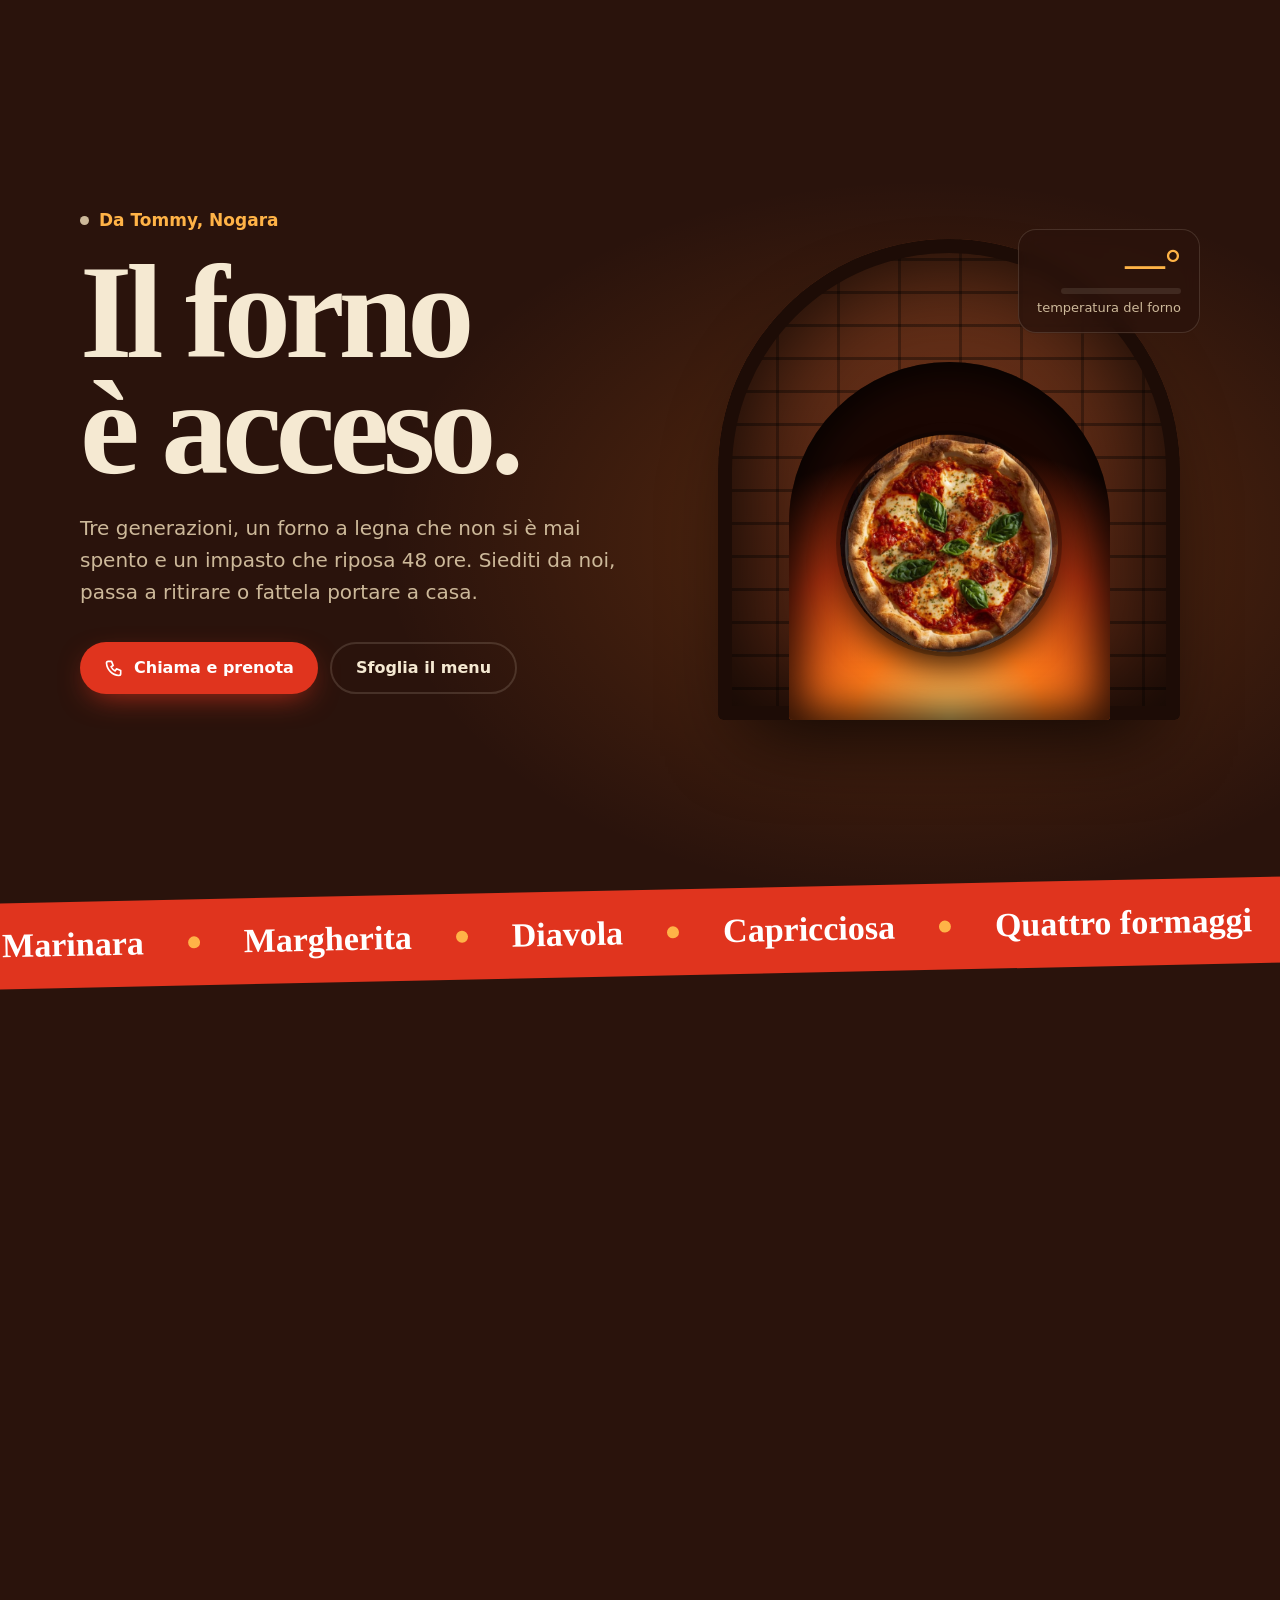
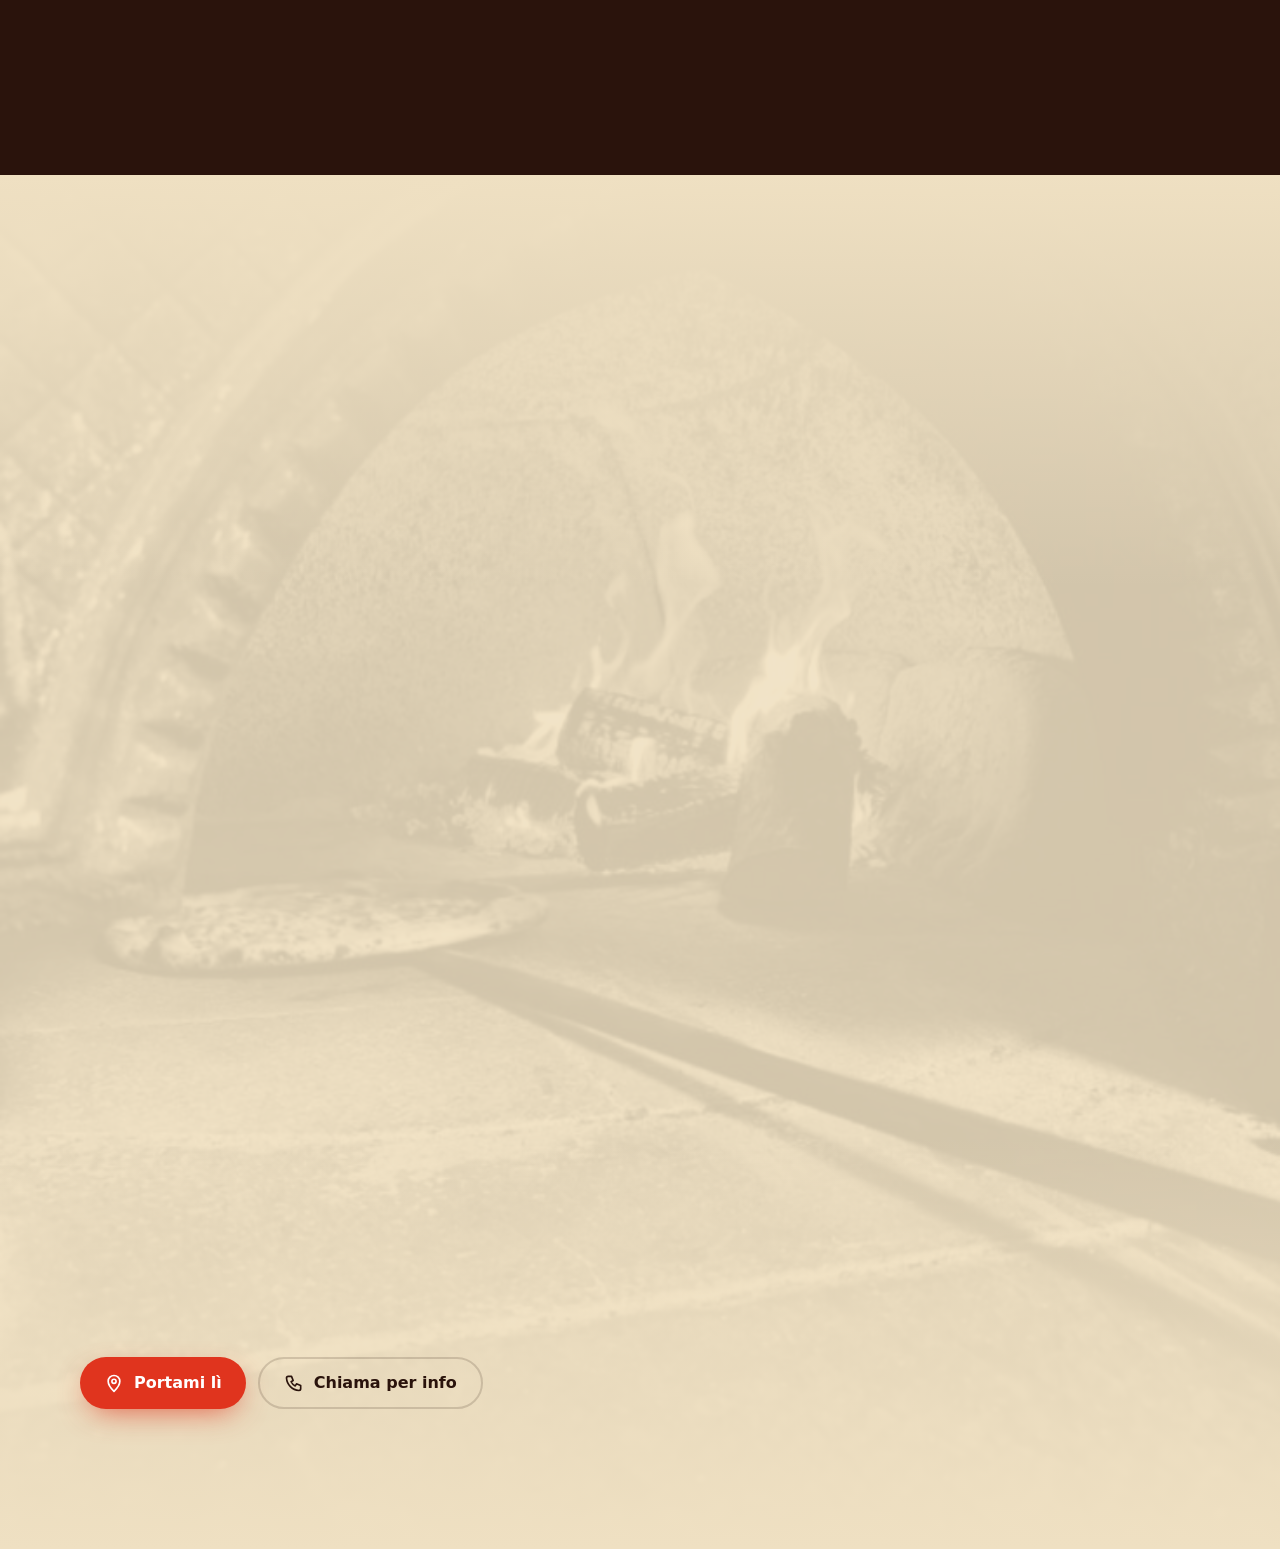
==== index.html @ 1349936c "Add files via upload" ====
<!DOCTYPE html>
<html lang="it">
<head>
<meta charset="UTF-8">
<meta name="viewport" content="width=device-width, initial-scale=1, viewport-fit=cover">
<title>Da Tommy · Pizzeria a Nogara dal 1978</title>
<meta name="description" content="Pizzeria e cucina di famiglia a Nogara (VR). Forno a legna dal 1978, impasto a 48 ore. Prenota, ordina da asporto o a domicilio.">
<meta name="theme-color" content="#2a130c">
<meta name="format-detection" content="telephone=no">
<meta name="apple-mobile-web-app-capable" content="yes">
<meta name="mobile-web-app-capable" content="yes">
<meta name="apple-mobile-web-app-status-bar-style" content="black-translucent">
<meta name="apple-mobile-web-app-title" content="Da Tommy">
<link rel="icon" href="data:image/svg+xml,%3Csvg xmlns='http://www.w3.org/2000/svg' viewBox='0 0 100 100'%3E%3Ctext y='.9em' font-size='90'%3E%F0%9F%8D%95%3C/text%3E%3C/svg%3E">
<link rel="apple-touch-icon" href="apple-touch-icon.png">
<link rel="manifest" href="site.webmanifest">
<link rel="canonical" href="https://menny28.github.io/Da-Tommy/">
<meta property="og:type" content="website">
<meta property="og:site_name" content="Da Tommy">
<meta property="og:locale" content="it_IT">
<meta property="og:title" content="Da Tommy · Pizzeria a Nogara dal 1978">
<meta property="og:description" content="Pizzeria e cucina di famiglia a Nogara (VR). Forno a legna dal 1978, impasto a 48 ore. Prenota, ordina da asporto o a domicilio.">
<meta property="og:url" content="https://menny28.github.io/Da-Tommy/">
<meta property="og:image" content="https://menny28.github.io/Da-Tommy/images/pizza_dall_alto.jpeg">
<meta name="twitter:card" content="summary_large_image">
<meta name="twitter:title" content="Da Tommy · Pizzeria a Nogara dal 1978">
<meta name="twitter:description" content="Pizzeria e cucina di famiglia a Nogara (VR). Forno a legna dal 1978, impasto a 48 ore. Prenota, ordina da asporto o a domicilio.">
<meta name="twitter:image" content="https://menny28.github.io/Da-Tommy/images/pizza_dall_alto.jpeg">
<link rel="preload" href="fonts/bricolage.woff2" as="font" type="font/woff2" crossorigin>
<link rel="preload" href="fonts/figtree-400.woff2" as="font" type="font/woff2" crossorigin>
<link rel="stylesheet" href="style.css">
<script type="application/ld+json">
{"@context":"https://schema.org","@type":"Restaurant","name":"Da Tommy","servesCuisine":["Pizza","Italiana"],
"telephone":"+393665488260","email":"studiomenny.web@gmail.com","priceRange":"€€",
"image":"https://menny28.github.io/Da-Tommy/images/pizza_dall_alto.jpeg","url":"https://menny28.github.io/Da-Tommy/",
"address":{"@type":"PostalAddress","streetAddress":"Via P. Sterzi 41","addressLocality":"Nogara","addressRegion":"VR","addressCountry":"IT"},
"geo":{"@type":"GeoCoordinates","latitude":45.1677,"longitude":11.0619},
"openingHoursSpecification":[{"@type":"OpeningHoursSpecification","dayOfWeek":["Tuesday","Wednesday","Thursday","Friday","Saturday","Sunday"],"opens":"18:30","closes":"23:00"}],
"hasMenu":"https://menny28.github.io/Da-Tommy/menu.html","acceptsReservations":"True"}
</script>
</head>
<body data-page="home">
<main>
<section class="hero">
  <div class="wrap hero-grid">
    <div>
      <p class="hero-status" id="heroStatus"><span class="live-dot"></span> Da Tommy, Nogara</p>
      <h1 id="heroTitle" data-split>Il forno<br>è acceso.</h1>
      <p class="lead">Tre generazioni, un forno a legna che non si è mai spento e un impasto che riposa 48 ore. Siediti da noi, passa a ritirare o fattela portare a casa.</p>
      <div class="hero-cta">
        <a class="btn btn-fire" href="tel:+393665488260"><svg viewBox="0 0 24 24" fill="none" stroke="currentColor" stroke-width="2" stroke-linecap="round" stroke-linejoin="round"><path d="M5 4h4l2 5-2.5 1.5a11 11 0 0 0 5 5L15 13l5 2v4a2 2 0 0 1-2 2A16 16 0 0 1 3 6a2 2 0 0 1 2-2"/></svg>Chiama e prenota</a>
        <a class="btn btn-line" href="menu.html">Sfoglia il menu</a>
      </div>
      <p class="hero-countdown" id="heroCountdown"></p>
    </div>
    <div class="oven" aria-hidden="true">
      <div class="oven-arch"></div>
      <div class="oven-mouth"><canvas id="fire"></canvas></div>
      <div class="oven-peel" id="ovenPeel"></div>
      <div class="oven-pizza" id="ovenPizza" style="transform:scale(.7)"><img src="images/pizza_dall_alto.jpeg" alt="" width="736" height="736" fetchpriority="high"></div>
      <div class="thermo"><span class="thermo-val" id="thermoVal">—°</span><div class="thermo-bar" id="thermoBar"><i></i></div><span class="thermo-lbl" id="thermoLbl">temperatura del forno</span></div>
    </div>
  </div>
</section>

<div class="ticker" aria-hidden="true"><div class="ticker-track"><span>Marinara</span><span>Margherita</span><span>Diavola</span><span>Capricciosa</span><span>Quattro formaggi</span><span>Parmigiana</span><span>Bufala e crudo</span><span>Tommy Special</span><span>Marinara</span><span>Margherita</span><span>Diavola</span><span>Capricciosa</span><span>Quattro formaggi</span><span>Parmigiana</span><span>Bufala e crudo</span><span>Tommy Special</span></div></div>

<section class="section">
  <div class="wrap">
    <div class="head">
      <h2 class="rv">Stasera, come preferisci.</h2>
      <p class="lead rv" style="--i:1">Tre modi per mangiare la nostra pizza. Scegli il tuo e in un minuto è fatta.</p>
    </div>
    <div class="tonight">
      <a href="prenota.html" class="rv"><img src="images/sala.jpeg" alt="" loading="lazy"><h3>Al tavolo</h3><p>Scegli giorno e ora, ti confermiamo su WhatsApp.</p></a>
      <a href="menu.html" class="rv" style="--i:1"><img src="images/bancone_pizzeria.jpeg" alt="" loading="lazy"><h3>Da asporto</h3><p>Componi la comanda online e passa a ritirarla calda.</p></a>
      <a href="menu.html" class="rv" style="--i:2"><span class="tag-price">Consegna 3 €</span><img src="images/margherita_appena_sfornata.jpeg" alt="" loading="lazy"><h3>A casa tua</h3><p>Nogara e dintorni, direttamente dal forno.</p></a>
    </div>
  </div>
</section>

<section class="section light photo-bg" id="orari" style="--bg:url('images/forno_a_legna.jpeg')">
  <div class="wrap">
    <div class="head">
      <h2 class="rv">Orari e recapiti</h2>
      <p class="lead rv" style="--i:1">Gli orari qui sotto sono sempre aggiornati: sai se siamo aperti prima ancora di chiamare.</p>
    </div>
    <div class="info-grid">
      <div class="card rv">
        <p class="status-line" id="statusLine"><span class="live-dot"></span>…</p>
        <div class="contact-list">
          <a href="tel:+393665488260"><svg viewBox="0 0 24 24" fill="none" stroke="currentColor" stroke-width="2" stroke-linecap="round" stroke-linejoin="round"><path d="M5 4h4l2 5-2.5 1.5a11 11 0 0 0 5 5L15 13l5 2v4a2 2 0 0 1-2 2A16 16 0 0 1 3 6a2 2 0 0 1 2-2"/></svg>+39 366 548 8260</a>
          <a href="https://wa.me/393665488260" target="_blank" rel="noopener"><svg viewBox="0 0 24 24" fill="currentColor"><path d="M12 2a10 10 0 0 0-8.6 15.1L2 22l5-1.3A10 10 0 1 0 12 2zm0 18.2a8.2 8.2 0 0 1-4.2-1.2l-.3-.2-3 .8.8-2.9-.2-.3A8.2 8.2 0 1 1 12 20.2zm4.5-6.1c-.2-.1-1.5-.7-1.7-.8s-.4-.1-.6.1-.7.8-.8 1-.3.2-.5.1a6.7 6.7 0 0 1-3.3-2.9c-.3-.4.3-.4.7-1.3.1-.2 0-.3 0-.4l-.8-1.8c-.2-.5-.4-.4-.6-.4h-.5a1 1 0 0 0-.7.3 3 3 0 0 0-.9 2.2 5.2 5.2 0 0 0 1.1 2.7 11.8 11.8 0 0 0 4.5 4c1.7.7 2.3.8 3.2.6a2.7 2.7 0 0 0 1.8-1.2 2.2 2.2 0 0 0 .1-1.2c0-.1-.2-.2-.4-.3z"/></svg>Scrivici su WhatsApp</a>
          <a href="mailto:studiomenny.web@gmail.com"><svg viewBox="0 0 24 24" fill="none" stroke="currentColor" stroke-width="2" stroke-linecap="round" stroke-linejoin="round"><rect x="3" y="5" width="18" height="14" rx="2"/><path d="M3 7l9 6 9-6"/></svg>studiomenny.web@gmail.com</a>
          <div><svg viewBox="0 0 24 24" fill="none" stroke="currentColor" stroke-width="2" stroke-linecap="round" stroke-linejoin="round"><path d="M12 22s7-6.5 7-12a7 7 0 0 0-14 0c0 5.5 7 12 7 12z"/><circle cx="12" cy="10" r="2.5"/></svg>Via P. Sterzi 41, Nogara (VR)</div>
        </div>
      </div>
      <div class="card rv" style="--i:1">
        <h3>Quando ci trovi</h3>
        <div class="hours" id="hoursList"></div>
      </div>
    </div>
    <div id="mappa">
      <div class="map-box rv" id="mapBox">
        <div class="map-consent">
          <b style="font-size:20px">Via P. Sterzi 41, Nogara</b>
          <p>La mappa è di Google: la carichiamo solo se ci dai il permesso, perché invia alcuni dati a Google.</p>
          <button class="btn btn-fire" type="button" data-load-map>Mostra la mappa</button>
        </div>
      </div>
      <div class="map-actions">
        <a class="btn btn-fire" href="https://www.google.com/maps/dir/?api=1&amp;destination=Via%20P.%20Sterzi%2041%2C%20Nogara%20VR" target="_blank" rel="noopener"><svg viewBox="0 0 24 24" fill="none" stroke="currentColor" stroke-width="2" stroke-linecap="round" stroke-linejoin="round"><path d="M12 22s7-6.5 7-12a7 7 0 0 0-14 0c0 5.5 7 12 7 12z"/><circle cx="12" cy="10" r="2.5"/></svg>Portami lì</a>
        <a class="btn btn-line" href="tel:+393665488260"><svg viewBox="0 0 24 24" fill="none" stroke="currentColor" stroke-width="2" stroke-linecap="round" stroke-linejoin="round"><path d="M5 4h4l2 5-2.5 1.5a11 11 0 0 0 5 5L15 13l5 2v4a2 2 0 0 1-2 2A16 16 0 0 1 3 6a2 2 0 0 1 2-2"/></svg>Chiama per info</a>
      </div>
    </div>
  </div>
</section>
</main>
<script src="script.js"></script>
</body>
</html>
---- style.css ----
/* =========================================================
   DA TOMMY — foglio di stile unico
   Progettato da Studio Menny · studiomenny.it
   ========================================================= */

@font-face{font-family:"Bricolage";src:url("fonts/bricolage.woff2") format("woff2");font-weight:200 800;font-display:swap;}
@font-face{font-family:"Figtree";src:url("fonts/figtree-400.woff2") format("woff2");font-weight:400;font-display:swap;}
@font-face{font-family:"Figtree";src:url("fonts/figtree-500.woff2") format("woff2");font-weight:500;font-display:swap;}
@font-face{font-family:"Figtree";src:url("fonts/figtree-700.woff2") format("woff2");font-weight:700;font-display:swap;}

@view-transition{navigation:auto;}

:root{
  --brick:#2a130c;
  --brick-2:#3a1c11;
  --brick-3:#4d2716;
  --flour:#f5e9d2;
  --flour-dim:#cdb99a;
  --parchment:#efe0c2;
  --parchment-2:#e4d0a8;
  --ink:#2a130c;
  --ink-soft:#6b4a33;
  --ember:#ff7a1a;
  --ember-2:#ffb347;
  --tomato:#e0341e;
  --tomato-dark:#b8230f;
  --basil:#86b862;
  --line:rgba(245,233,210,.14);
  --line-dark:rgba(42,19,12,.16);

  --f-display:"Bricolage",Georgia,serif;
  --f-body:"Figtree",system-ui,-apple-system,"Segoe UI",sans-serif;

  --r-s:10px; --r-m:18px; --r-l:28px; --r-arch:999px 999px 24px 24px;
  --wrap:1200px;
  --pad:clamp(18px,4vw,40px);
  --header-h:68px;
  --tabbar-h:0px;
  --ease:cubic-bezier(.2,.8,.2,1);
  --safe-b:env(safe-area-inset-bottom,0px);
  --safe-t:env(safe-area-inset-top,0px);
}
@media (max-width:860px){ :root{ --tabbar-h:64px; --header-h:60px; } }

*,*::before,*::after{box-sizing:border-box;margin:0;padding:0;}
html{-webkit-text-size-adjust:100%;scroll-padding-top:calc(var(--header-h) + var(--safe-t) + 16px);}
body{
  background:var(--brick);color:var(--flour);
  font-family:var(--f-body);font-size:17px;line-height:1.6;
  overflow-x:hidden;overflow-x:clip;-webkit-font-smoothing:antialiased;
  padding-bottom:calc(var(--tabbar-h) + var(--safe-b));
}
img{max-width:100%;display:block;}
a{color:inherit;text-decoration:none;}
button,input,select,textarea{font:inherit;color:inherit;}
button{cursor:pointer;background:none;border:0;}
ul{list-style:none;}
:focus-visible{outline:3px solid var(--ember-2);outline-offset:3px;border-radius:6px;}
::selection{background:var(--ember);color:var(--brick);}
.wrap{max-width:var(--wrap);margin-inline:auto;padding-inline:var(--pad);}
.sr-only{position:absolute;width:1px;height:1px;overflow:hidden;clip:rect(0 0 0 0);white-space:nowrap;}

h1,h2,h3{font-family:var(--f-display);font-weight:800;line-height:.95;letter-spacing:-.025em;}
h2{font-size:clamp(38px,6vw,76px);}
h3{font-size:clamp(22px,2.4vw,28px);line-height:1.1;letter-spacing:-.01em;}
.lead{font-size:clamp(17px,1.6vw,20px);color:var(--flour-dim);max-width:52ch;}
.light .lead{color:var(--ink-soft);}

/* ---------- bottoni ---------- */
.btn{
  display:inline-flex;align-items:center;justify-content:center;gap:10px;
  min-height:52px;padding:0 24px;border-radius:999px;
  font-weight:700;font-size:16px;white-space:nowrap;
  transition:transform .2s var(--ease),background .2s,box-shadow .2s,color .2s;
  -webkit-tap-highlight-color:transparent;
}
.btn:active{transform:scale(.97);}
.btn-fire{background:var(--tomato);color:#fff;box-shadow:0 10px 30px -10px rgba(224,52,30,.8);}
.btn-fire:hover{background:var(--tomato-dark);}
.btn-line{border:2px solid var(--line);color:var(--flour);}
.btn-line:hover{border-color:var(--ember-2);color:var(--ember-2);}
.light .btn-line{border-color:var(--line-dark);color:var(--ink);}
.light .btn-line:hover{border-color:var(--tomato);color:var(--tomato);}
.btn-wa{background:#1f8f4e;color:#fff;}
.btn-wa:hover{background:#177a41;}
.btn svg{width:20px;height:20px;flex:none;}

/* ---------- header ---------- */
.site-header{
  position:fixed;inset:0 0 auto 0;z-index:60;
  padding-top:var(--safe-t);
  transition:background .3s,box-shadow .3s;
}
.site-header.scrolled{background:rgba(42,19,12,.86);-webkit-backdrop-filter:blur(12px);backdrop-filter:blur(12px);box-shadow:0 1px 0 var(--line);}
.header-inner{height:var(--header-h);display:flex;align-items:center;gap:24px;}
.brand{font-family:var(--f-display);font-weight:800;font-size:26px;letter-spacing:-.03em;display:flex;align-items:center;gap:10px;}
.brand-mark{width:34px;height:34px;border-radius:50%;background:url("images/pizza_dall_alto.jpeg") center/cover;box-shadow:0 0 0 2px var(--ember),0 0 18px rgba(255,122,26,.5);}
.main-nav{display:flex;gap:4px;margin-left:auto;}
.main-nav a{padding:10px 14px;border-radius:999px;font-weight:500;color:var(--flour-dim);transition:color .2s,background .2s;}
.main-nav a:hover{color:var(--flour);background:rgba(245,233,210,.07);}
.main-nav a[aria-current="page"]{color:var(--brick);background:var(--flour);}
.header-actions{display:flex;align-items:center;gap:10px;}
.live-pill{
  display:inline-flex;align-items:center;gap:8px;padding:8px 14px;border-radius:999px;
  font-size:14px;font-weight:500;background:rgba(245,233,210,.07);border:1px solid var(--line);white-space:nowrap;
}
.live-dot{width:9px;height:9px;border-radius:50%;background:var(--flour-dim);flex:none;}
.is-open .live-dot{background:var(--basil);box-shadow:0 0 0 0 rgba(134,184,98,.6);animation:ping 2s infinite;}
@keyframes ping{70%{box-shadow:0 0 0 9px rgba(134,184,98,0);}100%{box-shadow:0 0 0 0 rgba(134,184,98,0);}}
.header-call{min-height:44px;padding:0 18px;font-size:15px;}
.menu-toggle{display:none;width:44px;height:44px;border-radius:50%;border:1px solid var(--line);align-items:center;justify-content:center;}
.menu-toggle span,.menu-toggle span::before,.menu-toggle span::after{display:block;width:18px;height:2px;background:var(--flour);border-radius:2px;position:relative;transition:.25s;}
.menu-toggle span::before,.menu-toggle span::after{content:"";position:absolute;left:0;}
.menu-toggle span::before{top:-6px;} .menu-toggle span::after{top:6px;}
@media (max-width:1060px){ .header-call{display:none;} }
@media (max-width:860px){
  .main-nav{display:none;}
  .menu-toggle{display:inline-flex;}
  .header-actions{margin-left:auto;}
  .header-actions .live-pill{font-size:13px;padding:7px 12px;}
  .brand{font-size:22px;} .brand-mark{width:28px;height:28px;}
}
@media (max-width:560px){ .live-pill .pill-long{display:none;} }

/* sheet mobile */
.sheet{position:fixed;inset:0;z-index:80;visibility:hidden;}
.sheet.open{visibility:visible;}
.sheet-backdrop{position:absolute;inset:0;background:rgba(20,8,4,.6);opacity:0;transition:opacity .3s;}
.sheet.open .sheet-backdrop{opacity:1;}
.sheet-panel{
  position:absolute;left:0;right:0;bottom:0;max-height:88svh;overflow:auto;
  background:var(--brick-2);border-radius:var(--r-l) var(--r-l) 0 0;
  padding:14px var(--pad) calc(24px + var(--safe-b));
  transform:translateY(100%);transition:transform .4s var(--ease);
  overscroll-behavior:contain;
}
.sheet.open .sheet-panel{transform:none;}
.sheet-grab{width:44px;height:5px;border-radius:5px;background:var(--line);margin:0 auto 18px;}
.sheet-nav a{display:flex;justify-content:space-between;align-items:center;padding:16px 4px;border-bottom:1px solid var(--line);font-family:var(--f-display);font-size:26px;font-weight:700;}
.sheet-nav a[aria-current="page"]{color:var(--ember-2);}
.sheet-foot{display:grid;gap:10px;margin-top:22px;}

/* tab bar (mobile, stile app) */
.tabbar{display:none;}
@media (max-width:860px){
  .tabbar{
    display:grid;grid-template-columns:repeat(5,1fr);
    position:fixed;left:0;right:0;bottom:0;z-index:55;
    height:calc(var(--tabbar-h) + var(--safe-b));padding-bottom:var(--safe-b);
    background:rgba(42,19,12,.94);-webkit-backdrop-filter:blur(14px);backdrop-filter:blur(14px);
    border-top:1px solid var(--line);
  }
  .tabbar a{display:flex;flex-direction:column;align-items:center;justify-content:center;gap:3px;font-size:11.5px;font-weight:500;color:var(--flour-dim);position:relative;-webkit-tap-highlight-color:transparent;}
  .tabbar svg{width:23px;height:23px;}
  .tabbar a[aria-current="page"]{color:var(--ember-2);}
  .tabbar .tab-call{color:#fff;}
  .tabbar .tab-call .tab-ico{width:46px;height:46px;margin-top:-22px;border-radius:50%;background:var(--tomato);display:grid;place-items:center;box-shadow:0 8px 20px -6px rgba(224,52,30,.9),0 0 0 5px var(--brick);}
  .tab-badge{position:absolute;top:6px;left:calc(50% + 6px);min-width:18px;height:18px;padding:0 5px;border-radius:9px;background:var(--tomato);color:#fff;font-size:11px;font-weight:700;display:none;align-items:center;justify-content:center;}
  .tab-badge.show{display:flex;}
}

/* ---------- sezioni ---------- */
.section{padding-block:clamp(72px,11vw,140px);position:relative;}
.light{background:var(--parchment);color:var(--ink);}
.head{display:grid;gap:18px;margin-bottom:clamp(36px,5vw,64px);max-width:760px;}
.head-row{display:flex;justify-content:space-between;align-items:end;gap:24px;flex-wrap:wrap;max-width:none;}
.kicker{font-weight:700;color:var(--ember-2);font-size:15px;}
.light .kicker{color:var(--tomato);}

/* sfondo fotografico sfumato */
.photo-bg{isolation:isolate;}
.photo-bg::before{
  content:"";position:absolute;inset:0;z-index:-1;
  background:var(--bg) center/cover no-repeat;opacity:.16;filter:saturate(.7);
}
.photo-bg::after{content:"";position:absolute;inset:0;z-index:-1;background:linear-gradient(180deg,var(--brick) 0%,transparent 30%,transparent 70%,var(--brick) 100%);}
.light.photo-bg::before{opacity:.12;filter:grayscale(1) sepia(.4);}
.light.photo-bg::after{background:linear-gradient(180deg,var(--parchment),transparent 30%,transparent 70%,var(--parchment));}

/* testata pagine interne */
.page-head{padding:calc(var(--header-h) + var(--safe-t) + clamp(48px,8vw,110px)) 0 clamp(40px,6vw,80px);}
.page-head h1{font-size:clamp(52px,10vw,132px);margin:14px 0 22px;}

/* rivelazione allo scroll */
.rv{opacity:0;transform:translateY(28px);transition:opacity .8s var(--ease),transform .8s var(--ease);transition-delay:calc(var(--i,0) * 70ms);}
.rv.in{opacity:1;transform:none;}
.split-words .w{display:inline-block;overflow:hidden;vertical-align:top;padding-bottom:.08em;}
.split-words .w>span{display:inline-block;transform:translateY(105%);transition:transform .9s var(--ease);transition-delay:calc(var(--i) * 55ms);}
.split-words.in .w>span{transform:none;}

/* =========================================================
   HOME — il forno
   ========================================================= */
.hero{
  min-height:100vh;min-height:100svh;display:grid;align-items:center;
  padding:calc(var(--header-h) + var(--safe-t) + 20px) 0 60px;
  position:relative;overflow:hidden;
  background:radial-gradient(900px 600px at 72% 60%,rgba(255,122,26,.22),transparent 60%),var(--brick);
}
.is-closed .hero{background:radial-gradient(900px 600px at 72% 60%,rgba(255,122,26,.08),transparent 60%),var(--brick);}
.hero-grid{display:grid;grid-template-columns:1.05fr .95fr;gap:clamp(24px,5vw,72px);align-items:center;}
.hero-status{display:inline-flex;align-items:center;gap:10px;font-weight:700;color:var(--ember-2);margin-bottom:20px;}
.is-closed .hero-status{color:var(--flour-dim);}
.hero h1{font-size:clamp(58px,10.5vw,150px);line-height:.86;letter-spacing:-.045em;}
.hero h1 .flame-word{
  background:linear-gradient(180deg,#ffd27a 0%,var(--ember) 45%,var(--tomato) 100%);
  -webkit-background-clip:text;background-clip:text;color:transparent;
  filter:drop-shadow(0 0 24px rgba(255,122,26,.35));
}
.is-closed .hero h1 .flame-word{background:linear-gradient(180deg,var(--flour-dim),#8a6a52);-webkit-background-clip:text;background-clip:text;filter:none;}
.hero .lead{margin:26px 0 34px;}
.hero-cta{display:flex;gap:12px;flex-wrap:wrap;}
.hero-countdown{margin-top:28px;font-size:15px;color:var(--flour-dim);}
.hero-countdown b{color:var(--flour);font-variant-numeric:tabular-nums;}

/* la bocca del forno */
.oven{position:relative;aspect-ratio:1/1.02;width:min(100%,560px);margin-inline:auto;}
.oven-arch{
  position:absolute;inset:6% 4% 0 4%;border-radius:var(--r-arch);overflow:hidden;
  background:
    repeating-linear-gradient(0deg,transparent 0 30px,rgba(0,0,0,.35) 30px 33px),
    repeating-linear-gradient(90deg,transparent 0 58px,rgba(0,0,0,.3) 58px 61px),
    linear-gradient(180deg,#6a3219,#4a2010);
  box-shadow:inset 0 0 0 14px #1d0c06,inset 0 0 90px 30px rgba(0,0,0,.75),0 40px 80px -30px rgba(0,0,0,.8);
}
.oven-mouth{
  position:absolute;left:18%;right:18%;bottom:0;top:30%;
  border-radius:var(--r-arch);overflow:hidden;
  background:radial-gradient(120% 90% at 50% 100%,#ffcf6b 0%,#ff7a1a 25%,#a8300f 55%,#1a0703 85%);
  box-shadow:inset 0 0 40px 10px rgba(0,0,0,.8);
  transition:filter 1s;
}
.is-closed .oven-mouth{filter:saturate(.25) brightness(.35);}
.oven-mouth canvas{position:absolute;inset:0;width:100%;height:100%;}
.oven-pizza{
  position:absolute;left:50%;bottom:4%;width:62%;aspect-ratio:1;
  translate:-50% 0;border-radius:50%;
  box-shadow:0 30px 50px -10px rgba(0,0,0,.8),0 0 0 6px rgba(0,0,0,.25);
  will-change:transform;
}
.oven-pizza img{width:100%;height:100%;object-fit:cover;border-radius:50%;animation:slowspin 60s linear infinite;}
@keyframes slowspin{to{transform:rotate(360deg);}}
.oven-peel{position:absolute;left:50%;bottom:-2%;width:16px;height:32%;translate:-50% 100%;background:linear-gradient(90deg,#8a5a34,#b98352,#8a5a34);border-radius:8px;opacity:0;transition:opacity .4s;}
.thermo{
  position:absolute;right:0;top:4%;display:grid;gap:4px;justify-items:end;
  padding:14px 18px;border-radius:var(--r-m);background:rgba(42,19,12,.72);
  border:1px solid var(--line);-webkit-backdrop-filter:blur(8px);backdrop-filter:blur(8px);
}
.thermo-val{font-family:var(--f-display);font-weight:800;font-size:40px;line-height:1;font-variant-numeric:tabular-nums;color:var(--ember-2);}
.is-closed .thermo-val{color:var(--flour-dim);}
.thermo-lbl{font-size:13px;color:var(--flour-dim);}
.thermo-bar{width:120px;height:6px;border-radius:6px;background:rgba(245,233,210,.1);overflow:hidden;}
.thermo-bar i{display:block;height:100%;width:var(--t,0%);background:linear-gradient(90deg,var(--ember-2),var(--tomato));border-radius:6px;transition:width 1.6s var(--ease);}
@media (max-width:860px){
  .hero{min-height:auto;padding-top:calc(var(--header-h) + var(--safe-t) + 28px);}
  .hero-grid{grid-template-columns:1fr;}
  .oven{width:min(88%,420px);order:-1;margin-bottom:8px;}
  .thermo{padding:10px 14px;} .thermo-val{font-size:30px;} .thermo-bar{width:90px;}
}

/* nastro scorrevole */
.ticker{background:var(--tomato);color:#fff;overflow:hidden;padding:16px 0;transform:rotate(-1.2deg);margin:-10px -20px 0;position:relative;z-index:2;}
.ticker-track{display:flex;width:max-content;animation:tick 38s linear infinite;}
.ticker span{font-family:var(--f-display);font-weight:800;font-size:clamp(22px,3vw,34px);padding-inline:22px;display:flex;align-items:center;gap:44px;white-space:nowrap;}
.ticker span::after{content:"";width:12px;height:12px;border-radius:50%;background:var(--ember-2);}
@keyframes tick{to{transform:translateX(-50%);}}

/* stasera: azioni rapide */
.tonight{display:grid;grid-template-columns:repeat(3,1fr);gap:16px;}
.tonight a{
  position:relative;min-height:300px;border-radius:var(--r-l);overflow:hidden;padding:26px;
  display:flex;flex-direction:column;justify-content:flex-end;gap:8px;color:#fff;isolation:isolate;
}
.tonight img{position:absolute;inset:0;width:100%;height:100%;object-fit:cover;z-index:-2;transition:transform .8s var(--ease);}
.tonight a::after{content:"";position:absolute;inset:0;z-index:-1;background:linear-gradient(180deg,rgba(42,19,12,0) 20%,rgba(42,19,12,.92));}
.tonight a:hover img{transform:scale(1.06);}
.tonight h3{font-size:clamp(26px,2.6vw,34px);}
.tonight p{color:rgba(255,255,255,.8);font-size:15px;max-width:30ch;}
.tonight .tag-price{position:absolute;top:20px;left:20px;background:var(--flour);color:var(--ink);font-weight:700;font-size:14px;padding:6px 12px;border-radius:999px;}
@media (max-width:860px){ .tonight{grid-template-columns:1fr;} .tonight a{min-height:220px;} }

/* orari e recapiti */
.info-grid{display:grid;grid-template-columns:1fr 1.2fr;gap:18px;}
.card{background:var(--brick-2);border:1px solid var(--line);border-radius:var(--r-l);padding:clamp(22px,3vw,36px);}
.light .card{background:#f7ecd6;border-color:var(--line-dark);}
.contact-list{display:grid;gap:4px;margin-top:10px;}
.contact-list a,.contact-list div{display:flex;gap:14px;align-items:center;padding:14px 0;border-bottom:1px solid var(--line);font-size:17px;}
.contact-list a:hover{color:var(--ember-2);}
.contact-list svg{width:22px;height:22px;color:var(--ember-2);flex:none;}
.hours{margin-top:12px;}
.hours-row{display:flex;justify-content:space-between;padding:12px 0;border-bottom:1px dashed var(--line);font-variant-numeric:tabular-nums;}
.hours-row:last-child{border:0;}
.hours-row.today{color:var(--ember-2);font-weight:700;}
.hours-row .off{color:var(--flour-dim);opacity:.7;}
.status-line{display:flex;align-items:center;gap:10px;font-weight:700;margin-bottom:6px;}
.status-line .live-dot{width:11px;height:11px;}

/* mappa con consenso */
.map-box{margin-top:18px;border-radius:var(--r-l);overflow:hidden;height:clamp(300px,42vw,440px);position:relative;border:1px solid var(--line);background:
  radial-gradient(circle at 50% 46%,var(--tomato) 0 10px,transparent 11px),
  repeating-linear-gradient(35deg,transparent 0 44px,rgba(245,233,210,.06) 44px 46px),
  repeating-linear-gradient(-55deg,transparent 0 70px,rgba(245,233,210,.05) 70px 73px),
  var(--brick-2);}
.map-box iframe{width:100%;height:100%;border:0;filter:saturate(.85) contrast(.95);}
.map-consent{position:absolute;inset:0;display:grid;place-content:center;justify-items:center;gap:14px;text-align:center;padding:24px;}
.map-consent p{max-width:40ch;color:var(--flour-dim);font-size:15px;}
.map-actions{display:flex;gap:12px;flex-wrap:wrap;margin-top:18px;}
@media (max-width:860px){ .info-grid{grid-template-columns:1fr;} }

/* =========================================================
   MENU
   ========================================================= */
.menu-bar{
  position:sticky;top:calc(var(--header-h) + var(--safe-t));z-index:30;
  padding:14px 0;background:rgba(42,19,12,.92);-webkit-backdrop-filter:blur(12px);backdrop-filter:blur(12px);
  border-bottom:1px solid var(--line);
}
.menu-bar .wrap{display:flex;gap:12px;align-items:center;flex-wrap:wrap;}
.seg{display:inline-flex;padding:4px;border-radius:999px;background:var(--brick-2);border:1px solid var(--line);}
.seg button{padding:10px 18px;border-radius:999px;font-weight:700;color:var(--flour-dim);min-height:42px;}
.seg button[aria-pressed="true"]{background:var(--flour);color:var(--ink);}
.search{flex:1;min-width:180px;position:relative;}
.search input{width:100%;min-height:46px;border-radius:999px;border:1px solid var(--line);background:var(--brick-2);padding:0 16px 0 44px;font-size:16px;}
.search input::placeholder{color:var(--flour-dim);opacity:.7;}
.search svg{position:absolute;left:15px;top:50%;translate:0 -50%;width:18px;height:18px;color:var(--flour-dim);}
.chips{display:flex;gap:8px;overflow-x:auto;scrollbar-width:none;-webkit-overflow-scrolling:touch;}
.chips::-webkit-scrollbar{display:none;}
.chip{padding:9px 16px;border-radius:999px;border:1px solid var(--line);font-weight:500;font-size:15px;white-space:nowrap;min-height:42px;}
.chip[aria-pressed="true"]{background:var(--ember-2);border-color:var(--ember-2);color:var(--ink);}

.pizza-grid{display:grid;grid-template-columns:repeat(auto-fill,minmax(270px,1fr));gap:18px;}
.pz{
  border-radius:var(--r-l);background:var(--brick-2);border:1px solid var(--line);overflow:hidden;
  display:flex;flex-direction:column;transform-style:preserve-3d;
  transition:transform .35s var(--ease),border-color .3s;
}
.pz:hover{border-color:rgba(255,179,71,.4);}
.pz-photo{position:relative;aspect-ratio:1;overflow:hidden;cursor:zoom-in;background:#1d0c06;}
.pz-photo img{width:100%;height:100%;object-fit:cover;transition:transform .8s var(--ease);}
.pz:hover .pz-photo img{transform:scale(1.07) rotate(4deg);}
.pz-price{position:absolute;right:14px;top:14px;background:var(--flour);color:var(--ink);font-weight:700;padding:6px 12px;border-radius:999px;font-variant-numeric:tabular-nums;}
.pz-body{padding:20px 22px 22px;display:flex;flex-direction:column;gap:10px;flex:1;}
.pz-body p{font-size:15px;color:var(--flour-dim);}
.tags{display:flex;gap:6px;flex-wrap:wrap;}
.tag{font-size:12.5px;font-weight:700;padding:4px 10px;border-radius:999px;}
.tag.veg{background:rgba(134,184,98,.18);color:#b6dc97;}
.tag.gf{background:rgba(255,179,71,.16);color:var(--ember-2);}
.tag.hot{background:rgba(224,52,30,.2);color:#ff8a74;}
.allerg{font-size:12.5px;color:var(--flour-dim);opacity:.8;}
.pz-foot{margin-top:auto;display:flex;align-items:center;justify-content:space-between;gap:10px;padding-top:6px;}
.add-btn{min-height:46px;padding:0 18px;border-radius:999px;background:var(--flour);color:var(--ink);font-weight:700;display:inline-flex;align-items:center;gap:8px;transition:background .2s,transform .2s;}
.add-btn:hover{background:var(--ember-2);}
.add-btn:active{transform:scale(.95);}
.stepper{display:inline-flex;align-items:center;border-radius:999px;background:var(--flour);color:var(--ink);font-weight:700;}
.stepper button{width:42px;height:46px;font-size:22px;line-height:1;color:var(--ink);}
.stepper output{min-width:22px;text-align:center;font-variant-numeric:tabular-nums;}
.empty{grid-column:1/-1;text-align:center;padding:60px 20px;color:var(--flour-dim);}

.kitchen{display:grid;grid-template-columns:repeat(auto-fill,minmax(320px,1fr));gap:18px;}
.kitchen h3{margin-bottom:10px;color:var(--ember-2);}
.dish{display:flex;justify-content:space-between;align-items:center;gap:14px;padding:14px 0;border-bottom:1px dashed var(--line);}
.dish:last-child{border:0;}
.dish b{display:block;font-weight:700;}
.dish small{color:var(--flour-dim);font-size:14px;}
.dish-price{font-weight:700;font-variant-numeric:tabular-nums;white-space:nowrap;margin-right:6px;}
.dish .mini{width:40px;height:40px;border-radius:50%;background:var(--flour);color:var(--ink);font-size:22px;font-weight:700;flex:none;display:grid;place-items:center;}
.dish-right{display:flex;align-items:center;gap:8px;}

.allergen-list{columns:2 260px;gap:32px;margin-top:10px;font-size:15px;color:var(--ink-soft);}
.allergen-list li{break-inside:avoid;padding:6px 0;border-bottom:1px solid var(--line-dark);}
.allergen-list b{color:var(--ink);display:inline-block;min-width:28px;}

/* comanda (carrello) */
.cart-fab{
  position:fixed;right:max(18px,env(safe-area-inset-right));bottom:calc(var(--tabbar-h) + var(--safe-b) + 18px);z-index:50;
  display:flex;align-items:center;gap:12px;min-height:58px;padding:0 22px 0 18px;border-radius:999px;
  background:var(--tomato);color:#fff;font-weight:700;box-shadow:0 16px 40px -12px rgba(224,52,30,.9);
  transform:translateY(160%);transition:transform .45s var(--ease);
}
.cart-fab.show{transform:none;}
.cart-fab .count{min-width:26px;height:26px;border-radius:13px;background:#fff;color:var(--tomato);display:grid;place-items:center;font-size:14px;}
.cart-fab.bump{animation:bump .45s var(--ease);}
@keyframes bump{40%{transform:scale(1.08);}}
.cart-list{display:grid;gap:4px;margin:6px 0 18px;}
.cart-item{display:grid;grid-template-columns:1fr auto;gap:10px;align-items:center;padding:12px 0;border-bottom:1px solid var(--line);}
.cart-item small{display:block;color:var(--flour-dim);font-size:14px;}
.cart-item .stepper{background:var(--brick-3);color:var(--flour);}
.cart-item .stepper button{color:var(--flour);width:38px;height:40px;}
.cart-total{display:flex;justify-content:space-between;font-family:var(--f-display);font-weight:800;font-size:28px;padding:14px 0;border-top:2px solid var(--flour);margin-top:6px;}
.cart-sub{display:flex;justify-content:space-between;color:var(--flour-dim);font-size:15px;padding:4px 0;}
.sheet h2{font-size:40px;margin-bottom:6px;}
.flying{position:fixed;z-index:90;width:54px;height:54px;border-radius:50%;background-size:cover;background-position:center;pointer-events:none;box-shadow:0 10px 20px rgba(0,0,0,.5);}

/* modale foto */
.modal{position:fixed;inset:0;z-index:85;display:grid;place-items:center;padding:20px;background:rgba(20,8,4,.82);opacity:0;visibility:hidden;transition:opacity .3s,visibility .3s;}
.modal.open{opacity:1;visibility:visible;}
.modal-card{width:min(560px,100%);max-height:90svh;overflow:auto;background:var(--brick-2);border-radius:var(--r-l);transform:scale(.94);transition:transform .35s var(--ease);}
.modal.open .modal-card{transform:none;}
.modal-card img{width:100%;aspect-ratio:4/3;object-fit:cover;}
.modal-body{padding:24px;display:grid;gap:12px;}
.modal-close{position:absolute;top:calc(14px + var(--safe-t));right:14px;width:48px;height:48px;border-radius:50%;background:rgba(245,233,210,.14);color:#fff;font-size:22px;display:grid;place-items:center;}

/* =========================================================
   LOCALE — galleria e recensioni
   ========================================================= */
.gallery{display:grid;grid-template-columns:repeat(3,1fr);gap:14px;}
.gallery button{position:relative;aspect-ratio:4/3;border-radius:var(--r-m);overflow:hidden;cursor:zoom-in;display:block;}
.gallery img{width:100%;height:100%;object-fit:cover;transition:transform .8s var(--ease);}
.gallery button:hover img{transform:scale(1.06);}
.gallery span{position:absolute;left:14px;bottom:14px;padding:6px 12px;border-radius:999px;background:rgba(42,19,12,.78);font-size:14px;font-weight:500;}
@media (max-width:860px){ .gallery{grid-template-columns:1fr 1fr;gap:10px;} }
@media (max-width:480px){ .gallery{grid-template-columns:1fr;} }

.lightbox{position:fixed;inset:0;z-index:90;background:rgba(14,6,3,.95);display:grid;grid-template-rows:1fr auto;opacity:0;visibility:hidden;transition:opacity .3s,visibility .3s;touch-action:pan-y;}
.lightbox.open{opacity:1;visibility:visible;}
.lb-stage{display:grid;place-items:center;padding:calc(70px + var(--safe-t)) 16px 10px;overflow:hidden;}
.lb-stage img{max-height:78svh;max-width:100%;border-radius:var(--r-m);object-fit:contain;transition:opacity .25s,transform .25s;}
.lb-bar{display:flex;justify-content:center;align-items:center;gap:18px;padding:14px 16px calc(18px + var(--safe-b));}
.lb-bar button{width:52px;height:52px;border-radius:50%;background:rgba(245,233,210,.1);font-size:22px;}
.lb-caption{min-width:180px;text-align:center;color:var(--flour-dim);}

.reviews-top{display:flex;align-items:center;gap:22px;flex-wrap:wrap;}
.score{font-family:var(--f-display);font-weight:800;font-size:clamp(72px,10vw,120px);line-height:.8;color:var(--tomato);}
.stars{color:#e59b16;letter-spacing:3px;font-size:18px;}
.reviews{display:grid;grid-template-columns:repeat(auto-fit,minmax(250px,1fr));gap:16px;}
.review{display:flex;flex-direction:column;gap:14px;}
.review blockquote{font-family:var(--f-display);font-weight:500;font-size:21px;line-height:1.3;letter-spacing:-.01em;}
.review cite{font-style:normal;font-weight:700;color:var(--ink-soft);margin-top:auto;}

/* =========================================================
   PRENOTA
   ========================================================= */
.book-grid{display:grid;grid-template-columns:1.25fr .75fr;gap:24px;align-items:start;}
@media (max-width:960px){ .book-grid{grid-template-columns:1fr;} }
.step{margin-bottom:28px;}
.step-lbl{font-weight:700;margin-bottom:12px;display:flex;justify-content:space-between;gap:10px;}
.step-lbl small{font-weight:500;color:var(--ink-soft);}
.days{display:grid;grid-auto-flow:column;grid-auto-columns:minmax(78px,1fr);gap:8px;overflow-x:auto;padding-bottom:6px;scroll-snap-type:x mandatory;scrollbar-width:none;}
.days::-webkit-scrollbar{display:none;}
.day{scroll-snap-align:start;display:grid;justify-items:center;gap:2px;padding:12px 6px;border-radius:var(--r-m);border:2px solid var(--line-dark);background:#f7ecd6;min-height:86px;transition:.2s;}
.day b{font-family:var(--f-display);font-size:28px;line-height:1;}
.day small{font-size:13px;color:var(--ink-soft);}
.day[aria-pressed="true"]{background:var(--ink);color:var(--flour);border-color:var(--ink);}
.day[aria-pressed="true"] small{color:var(--flour-dim);}
.day:disabled{opacity:.4;cursor:not-allowed;background:transparent;text-decoration:line-through;}
.slots{display:flex;flex-wrap:wrap;gap:8px;}
.slot{min-height:46px;padding:0 16px;border-radius:999px;border:2px solid var(--line-dark);font-weight:700;font-variant-numeric:tabular-nums;background:#f7ecd6;}
.slot[aria-pressed="true"]{background:var(--tomato);border-color:var(--tomato);color:#fff;}
.slot:disabled{opacity:.35;cursor:not-allowed;}
.people{display:inline-flex;align-items:center;gap:6px;background:#f7ecd6;border:2px solid var(--line-dark);border-radius:999px;padding:4px;}
.people button{width:46px;height:46px;border-radius:50%;background:var(--ink);color:var(--flour);font-size:24px;line-height:1;}
.people output{min-width:70px;text-align:center;font-weight:700;font-size:18px;}
.fields{display:grid;grid-template-columns:1fr 1fr;gap:14px;}
.field{display:grid;gap:6px;}
.field.full{grid-column:1/-1;}
.field label{font-weight:700;font-size:15px;}
.field input,.field textarea,.field select{
  min-height:52px;border-radius:14px;border:2px solid var(--line-dark);background:#fbf3e3;color:var(--ink);
  padding:12px 14px;font-size:16px;width:100%;transition:border-color .2s;
}
.field textarea{min-height:90px;resize:vertical;}
.field input:focus,.field textarea:focus{outline:none;border-color:var(--tomato);}
.field .err{font-size:14px;color:var(--tomato-dark);display:none;}
.field.invalid input{border-color:var(--tomato);}
.field.invalid .err{display:block;}
@media (max-width:560px){ .fields{grid-template-columns:1fr;} }
.dark-fields .field input,.dark-fields .field textarea,.dark-fields .field select{background:var(--brick);color:var(--flour);border-color:var(--line);}
.dark-fields .field label{color:var(--flour);}
.dark-fields .seg{width:100%;} .dark-fields .seg button{flex:1;}

.receipt{
  position:sticky;top:calc(var(--header-h) + var(--safe-t) + 20px);
  background:#fffaf0;color:var(--ink);padding:28px 26px 34px;border-radius:6px;
  box-shadow:0 30px 60px -30px rgba(42,19,12,.6);font-variant-numeric:tabular-nums;
  --tooth:10px;
  -webkit-mask:radial-gradient(var(--tooth) at 50% 100%,#0000 98%,#000) 50% calc(100% + 0px)/calc(var(--tooth)*2) 100% repeat-x;
  mask:radial-gradient(var(--tooth) at 50% 100%,#0000 98%,#000) 50%/calc(var(--tooth)*2) 100% repeat-x;
}
.receipt h3{font-size:30px;text-align:center;}
.receipt .r-sub{text-align:center;font-size:14px;color:var(--ink-soft);margin:4px 0 18px;}
.receipt .r-row{display:flex;justify-content:space-between;gap:12px;padding:9px 0;border-bottom:1px dashed var(--line-dark);font-size:16px;}
.receipt .r-row span:last-child{font-weight:700;text-align:right;}
.receipt .r-empty{color:#b39c80;font-weight:500 !important;}
.receipt .r-row.pop span:last-child{animation:pop .4s var(--ease);}
@keyframes pop{50%{color:var(--tomato);transform:scale(1.08);}}
.weather{display:flex;align-items:center;gap:14px;margin-top:20px;padding:16px;border-radius:14px;background:var(--parchment);}
.weather-ico{font-size:40px;line-height:1;}
.weather b{font-family:var(--f-display);font-size:26px;display:block;line-height:1;}
.weather small{color:var(--ink-soft);font-size:14px;display:block;margin-top:4px;}
.book-note{font-size:14px;color:var(--ink-soft);margin-top:14px;}
.ways{display:grid;grid-template-columns:repeat(3,1fr);gap:16px;margin-bottom:clamp(40px,6vw,70px);}
.ways .card{display:grid;gap:10px;align-content:start;}
.ways .ico{font-size:34px;}
@media (max-width:860px){ .ways{grid-template-columns:1fr;} }
.done{display:none;margin-top:18px;padding:16px;border-radius:14px;background:#e6f0da;color:#2e4a1c;font-size:15px;}
.done.show{display:block;}

/* =========================================================
   STORIA
   ========================================================= */
.story{display:grid;grid-template-columns:.8fr 1.2fr;gap:clamp(24px,6vw,90px);}
.story-year{position:sticky;top:calc(var(--header-h) + var(--safe-t) + 40px);align-self:start;}
.story-year .big{font-family:var(--f-display);font-weight:800;font-size:clamp(90px,15vw,220px);line-height:.8;letter-spacing:-.06em;color:var(--tomato);font-variant-numeric:tabular-nums;transition:opacity .3s;}
.story-year p{margin-top:18px;color:var(--ink-soft);max-width:30ch;}
.chapters{position:relative;padding-left:34px;}
.chapters::before{content:"";position:absolute;left:8px;top:0;bottom:0;width:3px;background:var(--line-dark);border-radius:3px;}
.chapters .progress{position:absolute;left:8px;top:0;width:3px;height:var(--p,0%);background:linear-gradient(var(--ember-2),var(--tomato));border-radius:3px;}
.chapter{position:relative;padding-bottom:clamp(60px,10vw,120px);min-height:40svh;}
.chapter:last-child{padding-bottom:0;min-height:auto;}
.chapter::before{content:"";position:absolute;left:-33px;top:6px;width:17px;height:17px;border-radius:50%;background:var(--parchment);border:3px solid var(--line-dark);transition:.4s;}
.chapter.active::before{background:var(--tomato);border-color:var(--tomato);box-shadow:0 0 0 6px rgba(224,52,30,.18);}
.chapter .when{font-weight:700;color:var(--tomato);}
.chapter h3{font-size:clamp(28px,3.4vw,44px);margin:8px 0 14px;}
.chapter p{color:var(--ink-soft);max-width:52ch;}
.chapter img{margin-top:22px;border-radius:var(--r-m);aspect-ratio:16/10;object-fit:cover;width:100%;}
@media (max-width:860px){
  .story{grid-template-columns:1fr;}
  .story-year{position:sticky;top:calc(var(--header-h) + var(--safe-t));z-index:5;background:var(--parchment);padding:10px 0;margin-inline:calc(var(--pad) * -1);padding-inline:var(--pad);border-bottom:1px solid var(--line-dark);}
  .story-year .big{font-size:64px;}
  .story-year p{display:none;}
}
.quote-band{text-align:center;}
.quote-band blockquote{font-family:var(--f-display);font-weight:700;font-size:clamp(32px,5vw,64px);line-height:1.05;letter-spacing:-.03em;max-width:18ch;margin:0 auto 24px;}

/* =========================================================
   LEGALE
   ========================================================= */
.legal{display:grid;grid-template-columns:240px 1fr;gap:clamp(24px,5vw,70px);}
.legal-nav{position:sticky;top:calc(var(--header-h) + var(--safe-t) + 30px);align-self:start;display:grid;gap:6px;}
.legal-nav a{padding:10px 14px;border-radius:12px;font-weight:500;color:var(--ink-soft);}
.legal-nav a:hover{background:var(--parchment-2);color:var(--ink);}
.legal-body{max-width:72ch;}
.legal-body section{padding-bottom:50px;margin-bottom:50px;border-bottom:1px solid var(--line-dark);}
.legal-body h2{font-size:clamp(34px,4.5vw,52px);margin-bottom:22px;}
.legal-body h3{font-size:21px;margin:26px 0 8px;}
.legal-body p,.legal-body li{color:var(--ink-soft);margin-bottom:10px;}
.legal-body ul{list-style:disc;padding-left:22px;}
.legal-body table{width:100%;border-collapse:collapse;font-size:15px;margin:10px 0;}
.legal-body th,.legal-body td{text-align:left;padding:10px 8px;border-bottom:1px solid var(--line-dark);vertical-align:top;}
.legal-body .note{background:#f7ecd6;border-radius:14px;padding:14px 16px;font-size:15px;}
.legal-body a{color:var(--tomato-dark);text-decoration:underline;}
@media (max-width:860px){ .legal{grid-template-columns:1fr;} .legal-nav{position:static;display:flex;flex-wrap:wrap;} }

/* =========================================================
   FOOTER + COOKIE
   ========================================================= */
.site-footer{background:#1f0d07;padding:clamp(60px,9vw,110px) 0 calc(28px + var(--safe-b));position:relative;overflow:hidden;}
.foot-big{font-family:var(--f-display);font-weight:800;font-size:clamp(70px,17vw,250px);line-height:.8;letter-spacing:-.06em;color:var(--brick-3);margin-bottom:clamp(36px,5vw,60px);white-space:nowrap;}
.foot-grid{display:grid;grid-template-columns:1.4fr 1fr 1fr 1fr;gap:30px;}
.foot-grid h4{font-size:15px;color:var(--ember-2);margin-bottom:14px;font-weight:700;}
.foot-grid li{margin-bottom:10px;color:var(--flour-dim);}
.foot-grid a:hover{color:var(--flour);}
.foot-grid p{color:var(--flour-dim);max-width:34ch;}
.foot-bottom{display:flex;justify-content:space-between;gap:16px;flex-wrap:wrap;margin-top:50px;padding-top:24px;border-top:1px solid var(--line);font-size:14px;color:var(--flour-dim);}
.foot-bottom a{text-decoration:underline;text-underline-offset:3px;}
.foot-bottom button{text-decoration:underline;text-underline-offset:3px;font-size:14px;color:var(--flour-dim);}
.credit{display:inline-flex;align-items:center;gap:8px;}
.credit a{color:var(--ember-2);text-decoration:none;font-weight:700;}
@media (max-width:860px){ .foot-grid{grid-template-columns:1fr 1fr;} }
@media (max-width:480px){ .foot-grid{grid-template-columns:1fr;} }

.cookie{
  position:fixed;left:50%;bottom:calc(var(--tabbar-h) + var(--safe-b) + 14px);z-index:95;
  width:min(620px,calc(100% - 24px));translate:-50% 0;
  background:var(--flour);color:var(--ink);border-radius:var(--r-l);padding:22px 22px 18px;
  box-shadow:0 30px 70px -20px rgba(0,0,0,.7);
  transform:translateY(140%);transition:transform .5s var(--ease);
}
.cookie.show{transform:none;}
.cookie h4{font-family:var(--f-display);font-size:22px;margin-bottom:6px;}
.cookie p{font-size:15px;color:var(--ink-soft);}
.cookie p a{color:var(--tomato-dark);text-decoration:underline;}
.cookie-actions{display:flex;gap:10px;flex-wrap:wrap;margin-top:16px;}
.cookie-actions .btn{flex:1;min-height:48px;}
.cookie .btn-line{border-color:var(--line-dark);color:var(--ink);}

.toast{position:fixed;left:50%;top:calc(var(--header-h) + var(--safe-t) + 12px);z-index:99;translate:-50% 0;background:var(--flour);color:var(--ink);padding:12px 20px;border-radius:999px;font-weight:700;box-shadow:0 14px 30px -10px rgba(0,0,0,.6);opacity:0;transform:translateY(-12px);transition:.35s var(--ease);pointer-events:none;}
.toast.show{opacity:1;transform:none;}

/* =========================================================
   Accessibilità: movimento ridotto
   ========================================================= */
@media (prefers-reduced-motion:reduce){
  *,*::before,*::after{animation:none !important;transition-duration:.01ms !important;scroll-behavior:auto !important;}
  .rv,.split-words .w>span{opacity:1;transform:none;}
  @view-transition{navigation:none;}
}

/* ---------- ritocchi ---------- */
[hidden]{display:none !important;}
.tools{display:flex;gap:12px;flex:1;flex-wrap:wrap;align-items:center;min-width:0;}
.light .contact-list a,.light .contact-list div{border-color:var(--line-dark);}
.light .contact-list svg{color:var(--tomato);}
.light .contact-list a:hover{color:var(--tomato);}
.light .hours-row{border-color:var(--line-dark);}
.light .hours-row.today{color:var(--tomato);}
.light .hours-row .off{color:var(--ink-soft);}
.light .lead a{text-decoration:underline;}
@media (max-width:860px){ .menu-bar .tools{flex-basis:100%;} .menu-bar .search{flex-basis:100%;} }
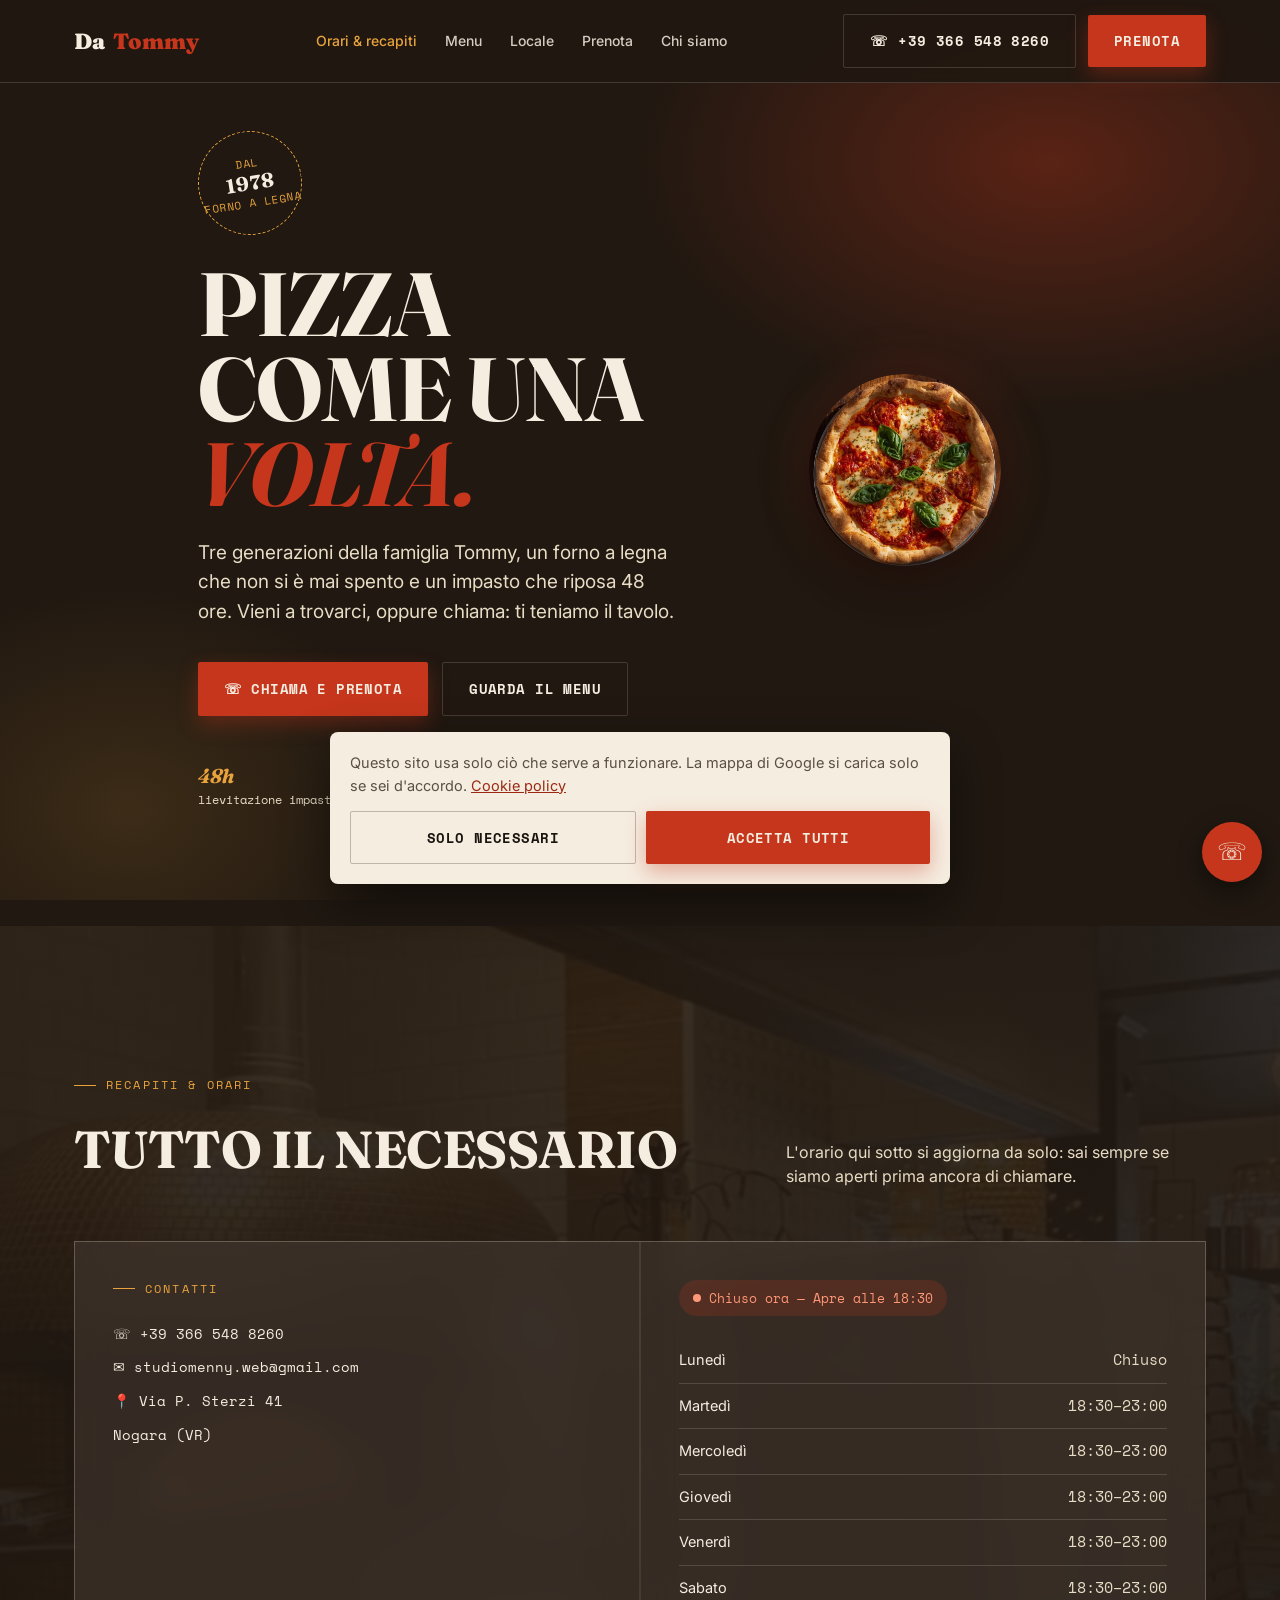
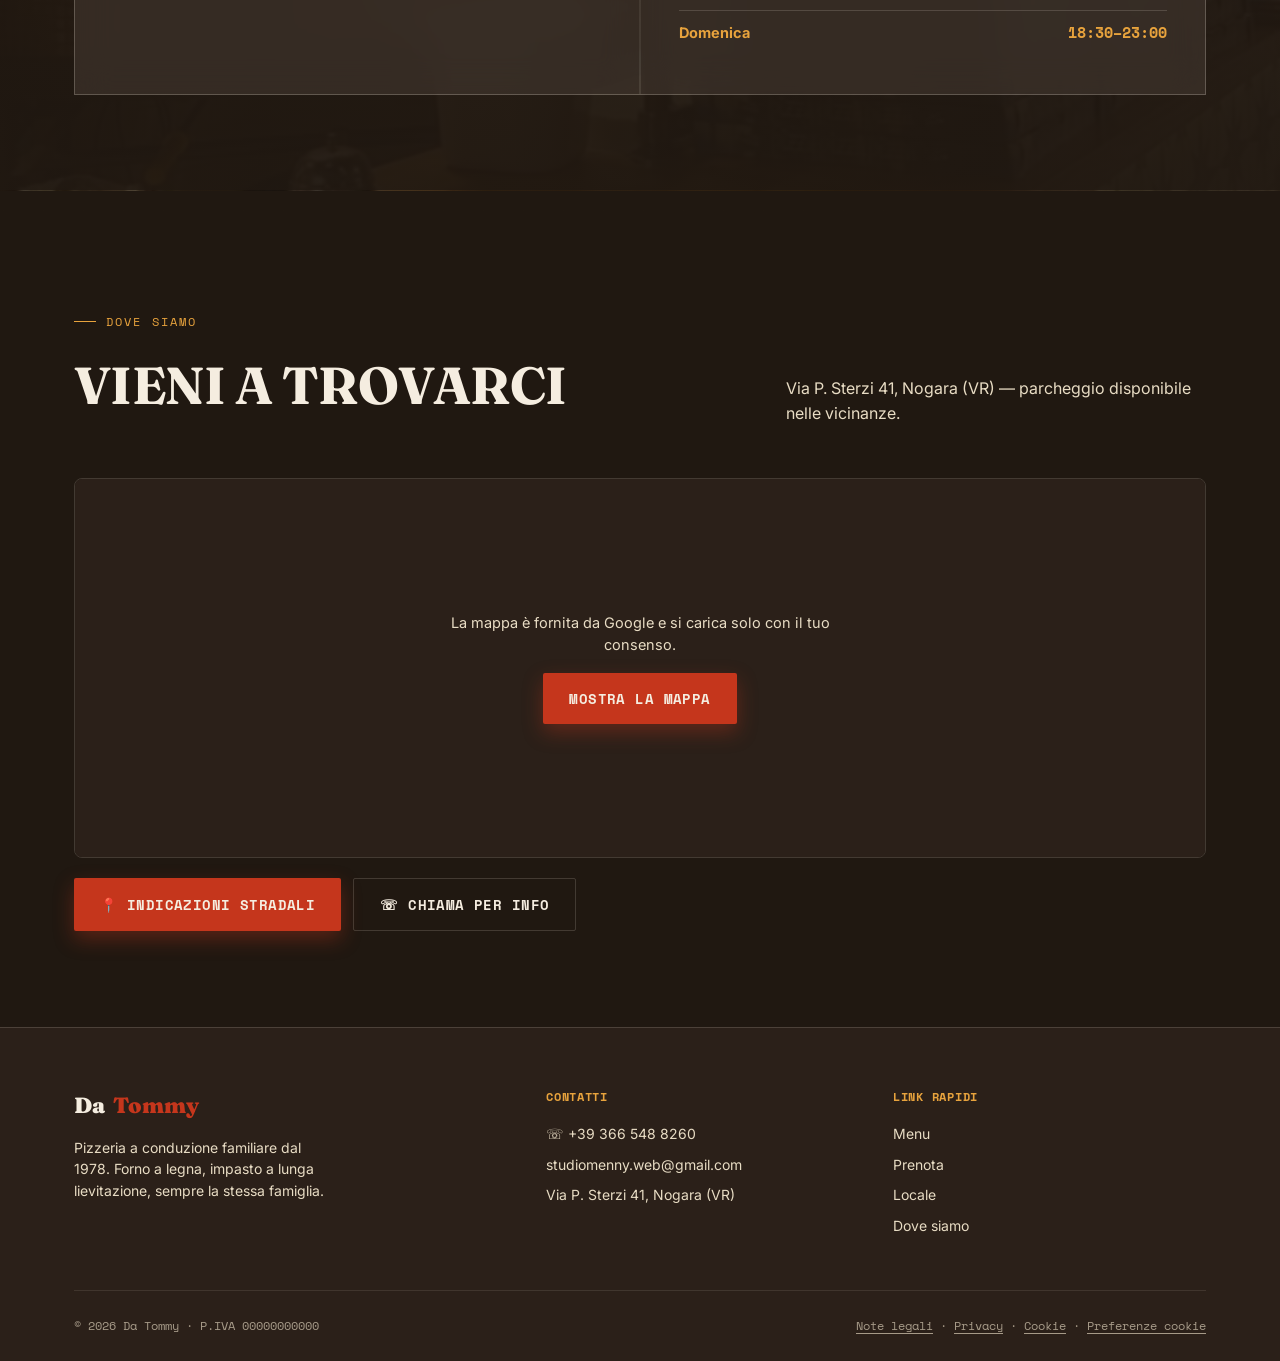
==== commit d6c8d5f9: "Add files via upload" ====
--- a/index.html
+++ b/index.html
@@ -2,120 +2,165 @@
 <html lang="it">
 <head>
 <meta charset="UTF-8">
-<meta name="viewport" content="width=device-width, initial-scale=1, viewport-fit=cover">
-<title>Da Tommy · Pizzeria a Nogara dal 1978</title>
-<meta name="description" content="Pizzeria e cucina di famiglia a Nogara (VR). Forno a legna dal 1978, impasto a 48 ore. Prenota, ordina da asporto o a domicilio.">
-<meta name="theme-color" content="#2a130c">
-<meta name="format-detection" content="telephone=no">
-<meta name="apple-mobile-web-app-capable" content="yes">
-<meta name="mobile-web-app-capable" content="yes">
-<meta name="apple-mobile-web-app-status-bar-style" content="black-translucent">
-<meta name="apple-mobile-web-app-title" content="Da Tommy">
+<meta name="viewport" content="width=device-width, initial-scale=1.0">
+<title>Da Tommy — Pizzeria dal 1978</title>
 <link rel="icon" href="data:image/svg+xml,%3Csvg xmlns='http://www.w3.org/2000/svg' viewBox='0 0 100 100'%3E%3Ctext y='.9em' font-size='90'%3E%F0%9F%8D%95%3C/text%3E%3C/svg%3E">
-<link rel="apple-touch-icon" href="apple-touch-icon.png">
-<link rel="manifest" href="site.webmanifest">
-<link rel="canonical" href="https://menny28.github.io/Da-Tommy/">
+<meta name="description" content="Da Tommy, pizzeria a conduzione familiare dal 1978. Forno a legna, prenotazioni, menu, orari e indicazioni stradali.">
+
 <meta property="og:type" content="website">
 <meta property="og:site_name" content="Da Tommy">
+<meta property="og:title" content="Da Tommy — Pizzeria dal 1978">
+<meta property="og:description" content="Pizzeria e ristorante a conduzione familiare a Nogara (VR). Forno a legna dal 1978, menu, prenotazioni e orari.">
+<meta property="og:image" content="https://menny28.github.io/Da-Tommy/images/pizza_dall_alto.jpeg">
+<meta property="og:url" content="https://menny28.github.io/Da-Tommy/">
 <meta property="og:locale" content="it_IT">
-<meta property="og:title" content="Da Tommy · Pizzeria a Nogara dal 1978">
-<meta property="og:description" content="Pizzeria e cucina di famiglia a Nogara (VR). Forno a legna dal 1978, impasto a 48 ore. Prenota, ordina da asporto o a domicilio.">
-<meta property="og:url" content="https://menny28.github.io/Da-Tommy/">
-<meta property="og:image" content="https://menny28.github.io/Da-Tommy/images/pizza_dall_alto.jpeg">
+
 <meta name="twitter:card" content="summary_large_image">
-<meta name="twitter:title" content="Da Tommy · Pizzeria a Nogara dal 1978">
-<meta name="twitter:description" content="Pizzeria e cucina di famiglia a Nogara (VR). Forno a legna dal 1978, impasto a 48 ore. Prenota, ordina da asporto o a domicilio.">
+<meta name="twitter:title" content="Da Tommy — Pizzeria dal 1978">
+<meta name="twitter:description" content="Forno a legna dal 1978. Menu, prenotazioni, orari e indicazioni stradali.">
 <meta name="twitter:image" content="https://menny28.github.io/Da-Tommy/images/pizza_dall_alto.jpeg">
-<link rel="preload" href="fonts/bricolage.woff2" as="font" type="font/woff2" crossorigin>
-<link rel="preload" href="fonts/figtree-400.woff2" as="font" type="font/woff2" crossorigin>
+<link rel="preconnect" href="https://fonts.googleapis.com">
+<link rel="preconnect" href="https://fonts.gstatic.com" crossorigin>
+<link href="https://fonts.googleapis.com/css2?family=Fraunces:ital,opsz,wght@0,9..144,400;0,9..144,600;0,9..144,700;0,9..144,900;1,9..144,500&family=Inter:wght@400;500;600;700&family=Space+Mono:wght@400;700&display=swap" rel="stylesheet">
 <link rel="stylesheet" href="style.css">
-<script type="application/ld+json">
-{"@context":"https://schema.org","@type":"Restaurant","name":"Da Tommy","servesCuisine":["Pizza","Italiana"],
-"telephone":"+393665488260","email":"studiomenny.web@gmail.com","priceRange":"€€",
-"image":"https://menny28.github.io/Da-Tommy/images/pizza_dall_alto.jpeg","url":"https://menny28.github.io/Da-Tommy/",
-"address":{"@type":"PostalAddress","streetAddress":"Via P. Sterzi 41","addressLocality":"Nogara","addressRegion":"VR","addressCountry":"IT"},
-"geo":{"@type":"GeoCoordinates","latitude":45.1677,"longitude":11.0619},
-"openingHoursSpecification":[{"@type":"OpeningHoursSpecification","dayOfWeek":["Tuesday","Wednesday","Thursday","Friday","Saturday","Sunday"],"opens":"18:30","closes":"23:00"}],
-"hasMenu":"https://menny28.github.io/Da-Tommy/menu.html","acceptsReservations":"True"}
-</script>
 </head>
-<body data-page="home">
-<main>
-<section class="hero">
+<body>
+
+<!-- ================= TOPBAR ================= -->
+<div class="topbar">
+  <div class="topbar-inner">
+    <a href="index.html" class="logo">Da <span>Tommy</span></a>
+    <nav class="nav-links">
+      <a href="index.html#orari" class="current">Orari &amp; recapiti</a>
+      <a href="menu.html">Menu</a>
+      <a href="galleria.html">Locale</a>
+      <a href="prenota.html">Prenota</a>
+      <a href="storia.html">Chi siamo</a>
+    </nav>
+    <div class="topbar-actions">
+      <a href="tel:+393665488260" class="btn btn-outline">☏ +39 366 548 8260</a>
+      <a href="prenota.html" class="btn btn-primary">Prenota</a>
+    </div>
+    <button class="nav-toggle" id="navToggle" aria-label="Apri menu">☰</button>
+  </div>
+</div>
+
+<a href="tel:+393665488260" class="call-fab" aria-label="Chiama Da Tommy">☏</a>
+
+<!-- ================= HERO ================= -->
+<section class="hero" id="top">
+  <div id="embers"></div>
   <div class="wrap hero-grid">
     <div>
-      <p class="hero-status" id="heroStatus"><span class="live-dot"></span> Da Tommy, Nogara</p>
-      <h1 id="heroTitle" data-split>Il forno<br>è acceso.</h1>
-      <p class="lead">Tre generazioni, un forno a legna che non si è mai spento e un impasto che riposa 48 ore. Siediti da noi, passa a ritirare o fattela portare a casa.</p>
-      <div class="hero-cta">
-        <a class="btn btn-fire" href="tel:+393665488260"><svg viewBox="0 0 24 24" fill="none" stroke="currentColor" stroke-width="2" stroke-linecap="round" stroke-linejoin="round"><path d="M5 4h4l2 5-2.5 1.5a11 11 0 0 0 5 5L15 13l5 2v4a2 2 0 0 1-2 2A16 16 0 0 1 3 6a2 2 0 0 1 2-2"/></svg>Chiama e prenota</a>
-        <a class="btn btn-line" href="menu.html">Sfoglia il menu</a>
+      <div class="stamp">DAL<b>1978</b>FORNO A LEGNA</div>
+      <h1>Pizza<br>come una<br><em>volta.</em></h1>
+      <p class="lede">Tre generazioni della famiglia Tommy, un forno a legna che non si è mai spento e un impasto che riposa 48 ore. Vieni a trovarci, oppure chiama: ti teniamo il tavolo.</p>
+      <div class="hero-actions">
+        <a href="tel:+393665488260" class="btn btn-primary">☏ Chiama e prenota</a>
+        <a href="menu.html" class="btn btn-outline">Guarda il menu</a>
       </div>
-      <p class="hero-countdown" id="heroCountdown"></p>
+      <div class="hero-meta">
+        <div><strong>48h</strong>lievitazione impasto</div>
+        <div><strong>N.36</strong>pizze in carta</div>
+        <div><strong>1978</strong>apertura del forno</div>
+      </div>
     </div>
-    <div class="oven" aria-hidden="true">
-      <div class="oven-arch"></div>
-      <div class="oven-mouth"><canvas id="fire"></canvas></div>
-      <div class="oven-peel" id="ovenPeel"></div>
-      <div class="oven-pizza" id="ovenPizza" style="transform:scale(.7)"><img src="images/pizza_dall_alto.jpeg" alt="" width="736" height="736" fetchpriority="high"></div>
-      <div class="thermo"><span class="thermo-val" id="thermoVal">—°</span><div class="thermo-bar" id="thermoBar"><i></i></div><span class="thermo-lbl" id="thermoLbl">temperatura del forno</span></div>
+    <div class="oven">
+      <div class="steam"></div>
+      <div class="steam"></div>
+      <div class="steam"></div>
+      <div class="pizza-plate">
+        <img src="images/pizza_dall_alto.jpeg" alt="Pizza Margherita di Da Tommy vista dall'alto">
+      </div>
+    </div>
+  </div>
+</section>
+<div class="tear"></div>
+
+<!-- ================= RECAPITI + ORARI + METEO ================= -->
+<section class="section section--gap-top photo-bg" style="--bg-photo:url('images/bancone_pizzeria.jpeg')" id="orari">
+  <div class="wrap">
+    <div class="section-head reveal">
+      <div>
+        <div class="eyebrow">Recapiti &amp; orari</div>
+        <h2>Tutto il necessario</h2>
+      </div>
+      <p>L'orario qui sotto si aggiorna da solo: sai sempre se siamo aperti prima ancora di chiamare.</p>
+    </div>
+    <div class="split">
+      <div class="panel reveal">
+        <div class="eyebrow">Contatti</div>
+        <ul class="contact-list">
+          <li><a href="tel:+393665488260">☏ +39 366 548 8260</a></li>
+          <li><a href="mailto:studiomenny.web@gmail.com">✉ studiomenny.web@gmail.com</a></li>
+          <li>📍 Via P. Sterzi 41<br>Nogara (VR)</li>
+        </ul>
+      </div>
+      <div class="panel reveal">
+        <div class="status-badge" id="statusBadge"><span class="status-dot"></span><span id="statusText">Verifica in corso…</span></div>
+        <div id="hoursList"></div>
+      </div>
+    </div>
+  </div>
+</section>
+<div class="tear up"></div>
+
+<!-- ================= MAPPA ================= -->
+<section class="section" id="mappa">
+  <div class="wrap">
+    <div class="section-head reveal">
+      <div>
+        <div class="eyebrow">Dove siamo</div>
+        <h2>Vieni a trovarci</h2>
+      </div>
+      <p>Via P. Sterzi 41, Nogara (VR) — parcheggio disponibile nelle vicinanze.</p>
+    </div>
+    <div class="map-wrap reveal" id="mapWrap">
+      <div class="map-consent" id="mapConsent">
+        <p>La mappa è fornita da Google e si carica solo con il tuo consenso.</p>
+        <button type="button" class="btn btn-primary" data-load-map>Mostra la mappa</button>
+      </div>
+    </div>
+    <div class="map-actions">
+      <a class="btn btn-primary" target="_blank" rel="noopener" href="https://www.google.com/maps/dir/?api=1&destination=Via+P.+Sterzi+41,+Nogara+VR">📍 Indicazioni stradali</a>
+      <a class="btn btn-outline" href="tel:+393665488260">☏ Chiama per info</a>
     </div>
   </div>
 </section>
 
-<div class="ticker" aria-hidden="true"><div class="ticker-track"><span>Marinara</span><span>Margherita</span><span>Diavola</span><span>Capricciosa</span><span>Quattro formaggi</span><span>Parmigiana</span><span>Bufala e crudo</span><span>Tommy Special</span><span>Marinara</span><span>Margherita</span><span>Diavola</span><span>Capricciosa</span><span>Quattro formaggi</span><span>Parmigiana</span><span>Bufala e crudo</span><span>Tommy Special</span></div></div>
-
-<section class="section">
+<!-- ================= FOOTER ================= -->
+<footer>
   <div class="wrap">
-    <div class="head">
-      <h2 class="rv">Stasera, come preferisci.</h2>
-      <p class="lead rv" style="--i:1">Tre modi per mangiare la nostra pizza. Scegli il tuo e in un minuto è fatta.</p>
+    <div class="foot-grid">
+      <div>
+        <div class="logo footer-logo">Da <span>Tommy</span></div>
+        <p class="footer-desc">Pizzeria a conduzione familiare dal 1978. Forno a legna, impasto a lunga lievitazione, sempre la stessa famiglia.</p>
+      </div>
+      <div>
+        <h5>Contatti</h5>
+        <ul>
+          <li><a href="tel:+393665488260">☏ +39 366 548 8260</a></li>
+          <li><a href="mailto:studiomenny.web@gmail.com">studiomenny.web@gmail.com</a></li>
+          <li>Via P. Sterzi 41, Nogara (VR)</li>
+        </ul>
+      </div>
+      <div>
+        <h5>Link rapidi</h5>
+        <ul>
+          <li><a href="menu.html">Menu</a></li>
+          <li><a href="prenota.html">Prenota</a></li>
+          <li><a href="galleria.html">Locale</a></li>
+          <li><a href="index.html#mappa">Dove siamo</a></li>
+        </ul>
+      </div>
     </div>
-    <div class="tonight">
-      <a href="prenota.html" class="rv"><img src="images/sala.jpeg" alt="" loading="lazy"><h3>Al tavolo</h3><p>Scegli giorno e ora, ti confermiamo su WhatsApp.</p></a>
-      <a href="menu.html" class="rv" style="--i:1"><img src="images/bancone_pizzeria.jpeg" alt="" loading="lazy"><h3>Da asporto</h3><p>Componi la comanda online e passa a ritirarla calda.</p></a>
-      <a href="menu.html" class="rv" style="--i:2"><span class="tag-price">Consegna 3 €</span><img src="images/margherita_appena_sfornata.jpeg" alt="" loading="lazy"><h3>A casa tua</h3><p>Nogara e dintorni, direttamente dal forno.</p></a>
+    <div class="foot-bottom">
+      <span>© <span id="year"></span> Da Tommy · P.IVA 00000000000</span>
+      <span class="foot-legal"><a href="legale.html#note-legali">Note legali</a> · <a href="legale.html#privacy">Privacy</a> · <a href="legale.html#cookie">Cookie</a> · <button type="button" data-cookie-prefs>Preferenze cookie</button></span>
     </div>
   </div>
-</section>
+</footer>
 
-<section class="section light photo-bg" id="orari" style="--bg:url('images/forno_a_legna.jpeg')">
-  <div class="wrap">
-    <div class="head">
-      <h2 class="rv">Orari e recapiti</h2>
-      <p class="lead rv" style="--i:1">Gli orari qui sotto sono sempre aggiornati: sai se siamo aperti prima ancora di chiamare.</p>
-    </div>
-    <div class="info-grid">
-      <div class="card rv">
-        <p class="status-line" id="statusLine"><span class="live-dot"></span>…</p>
-        <div class="contact-list">
-          <a href="tel:+393665488260"><svg viewBox="0 0 24 24" fill="none" stroke="currentColor" stroke-width="2" stroke-linecap="round" stroke-linejoin="round"><path d="M5 4h4l2 5-2.5 1.5a11 11 0 0 0 5 5L15 13l5 2v4a2 2 0 0 1-2 2A16 16 0 0 1 3 6a2 2 0 0 1 2-2"/></svg>+39 366 548 8260</a>
-          <a href="https://wa.me/393665488260" target="_blank" rel="noopener"><svg viewBox="0 0 24 24" fill="currentColor"><path d="M12 2a10 10 0 0 0-8.6 15.1L2 22l5-1.3A10 10 0 1 0 12 2zm0 18.2a8.2 8.2 0 0 1-4.2-1.2l-.3-.2-3 .8.8-2.9-.2-.3A8.2 8.2 0 1 1 12 20.2zm4.5-6.1c-.2-.1-1.5-.7-1.7-.8s-.4-.1-.6.1-.7.8-.8 1-.3.2-.5.1a6.7 6.7 0 0 1-3.3-2.9c-.3-.4.3-.4.7-1.3.1-.2 0-.3 0-.4l-.8-1.8c-.2-.5-.4-.4-.6-.4h-.5a1 1 0 0 0-.7.3 3 3 0 0 0-.9 2.2 5.2 5.2 0 0 0 1.1 2.7 11.8 11.8 0 0 0 4.5 4c1.7.7 2.3.8 3.2.6a2.7 2.7 0 0 0 1.8-1.2 2.2 2.2 0 0 0 .1-1.2c0-.1-.2-.2-.4-.3z"/></svg>Scrivici su WhatsApp</a>
-          <a href="mailto:studiomenny.web@gmail.com"><svg viewBox="0 0 24 24" fill="none" stroke="currentColor" stroke-width="2" stroke-linecap="round" stroke-linejoin="round"><rect x="3" y="5" width="18" height="14" rx="2"/><path d="M3 7l9 6 9-6"/></svg>studiomenny.web@gmail.com</a>
-          <div><svg viewBox="0 0 24 24" fill="none" stroke="currentColor" stroke-width="2" stroke-linecap="round" stroke-linejoin="round"><path d="M12 22s7-6.5 7-12a7 7 0 0 0-14 0c0 5.5 7 12 7 12z"/><circle cx="12" cy="10" r="2.5"/></svg>Via P. Sterzi 41, Nogara (VR)</div>
-        </div>
-      </div>
-      <div class="card rv" style="--i:1">
-        <h3>Quando ci trovi</h3>
-        <div class="hours" id="hoursList"></div>
-      </div>
-    </div>
-    <div id="mappa">
-      <div class="map-box rv" id="mapBox">
-        <div class="map-consent">
-          <b style="font-size:20px">Via P. Sterzi 41, Nogara</b>
-          <p>La mappa è di Google: la carichiamo solo se ci dai il permesso, perché invia alcuni dati a Google.</p>
-          <button class="btn btn-fire" type="button" data-load-map>Mostra la mappa</button>
-        </div>
-      </div>
-      <div class="map-actions">
-        <a class="btn btn-fire" href="https://www.google.com/maps/dir/?api=1&amp;destination=Via%20P.%20Sterzi%2041%2C%20Nogara%20VR" target="_blank" rel="noopener"><svg viewBox="0 0 24 24" fill="none" stroke="currentColor" stroke-width="2" stroke-linecap="round" stroke-linejoin="round"><path d="M12 22s7-6.5 7-12a7 7 0 0 0-14 0c0 5.5 7 12 7 12z"/><circle cx="12" cy="10" r="2.5"/></svg>Portami lì</a>
-        <a class="btn btn-line" href="tel:+393665488260"><svg viewBox="0 0 24 24" fill="none" stroke="currentColor" stroke-width="2" stroke-linecap="round" stroke-linejoin="round"><path d="M5 4h4l2 5-2.5 1.5a11 11 0 0 0 5 5L15 13l5 2v4a2 2 0 0 1-2 2A16 16 0 0 1 3 6a2 2 0 0 1 2-2"/></svg>Chiama per info</a>
-      </div>
-    </div>
-  </div>
-</section>
-</main>
 <script src="script.js"></script>
 </body>
 </html>
--- a/style.css
+++ b/style.css
@@ -1,599 +1,533 @@
-/* =========================================================
-   DA TOMMY — foglio di stile unico
-   Progettato da Studio Menny · studiomenny.it
-   ========================================================= */
-
-@font-face{font-family:"Bricolage";src:url("fonts/bricolage.woff2") format("woff2");font-weight:200 800;font-display:swap;}
-@font-face{font-family:"Figtree";src:url("fonts/figtree-400.woff2") format("woff2");font-weight:400;font-display:swap;}
-@font-face{font-family:"Figtree";src:url("fonts/figtree-500.woff2") format("woff2");font-weight:500;font-display:swap;}
-@font-face{font-family:"Figtree";src:url("fonts/figtree-700.woff2") format("woff2");font-weight:700;font-display:swap;}
-
-@view-transition{navigation:auto;}
-
 :root{
-  --brick:#2a130c;
-  --brick-2:#3a1c11;
-  --brick-3:#4d2716;
-  --flour:#f5e9d2;
-  --flour-dim:#cdb99a;
-  --parchment:#efe0c2;
-  --parchment-2:#e4d0a8;
-  --ink:#2a130c;
-  --ink-soft:#6b4a33;
-  --ember:#ff7a1a;
-  --ember-2:#ffb347;
-  --tomato:#e0341e;
-  --tomato-dark:#b8230f;
-  --basil:#86b862;
-  --line:rgba(245,233,210,.14);
-  --line-dark:rgba(42,19,12,.16);
-
-  --f-display:"Bricolage",Georgia,serif;
-  --f-body:"Figtree",system-ui,-apple-system,"Segoe UI",sans-serif;
-
-  --r-s:10px; --r-m:18px; --r-l:28px; --r-arch:999px 999px 24px 24px;
-  --wrap:1200px;
-  --pad:clamp(18px,4vw,40px);
-  --header-h:68px;
-  --tabbar-h:0px;
-  --ease:cubic-bezier(.2,.8,.2,1);
-  --safe-b:env(safe-area-inset-bottom,0px);
-  --safe-t:env(safe-area-inset-top,0px);
-}
-@media (max-width:860px){ :root{ --tabbar-h:64px; --header-h:60px; } }
-
-*,*::before,*::after{box-sizing:border-box;margin:0;padding:0;}
-html{-webkit-text-size-adjust:100%;scroll-padding-top:calc(var(--header-h) + var(--safe-t) + 16px);}
+  --forno: #201811;
+  --forno-2: #2b2019;
+  --pomodoro: #c5361c;
+  --pomodoro-dark: #9c2913;
+  --grano: #e8a33d;
+  --grano-soft: #f0c274;
+  --basilico: #4c5b3d;
+  --farina: #f5ede0;
+  --farina-dim: #e8dcc4;
+  --ink: #1a1410;
+  --line: rgba(245,237,224,0.16);
+  --shadow: 0 20px 50px rgba(0,0,0,0.35);
+  --radius: 4px;
+  --ff-display: 'Fraunces', serif;
+  --ff-body: 'Inter', sans-serif;
+  --ff-mono: 'Space Mono', monospace;
+}
+
+*{margin:0;padding:0;box-sizing:border-box;}
+html{scroll-behavior:smooth;}
 body{
-  background:var(--brick);color:var(--flour);
-  font-family:var(--f-body);font-size:17px;line-height:1.6;
-  overflow-x:hidden;overflow-x:clip;-webkit-font-smoothing:antialiased;
-  padding-bottom:calc(var(--tabbar-h) + var(--safe-b));
-}
+  background: var(--forno);
+  color: var(--farina);
+  font-family: var(--ff-body);
+  line-height: 1.55;
+  overflow-x: hidden;
+}
+a{color:inherit;text-decoration:none;}
 img{max-width:100%;display:block;}
-a{color:inherit;text-decoration:none;}
-button,input,select,textarea{font:inherit;color:inherit;}
-button{cursor:pointer;background:none;border:0;}
 ul{list-style:none;}
-:focus-visible{outline:3px solid var(--ember-2);outline-offset:3px;border-radius:6px;}
-::selection{background:var(--ember);color:var(--brick);}
-.wrap{max-width:var(--wrap);margin-inline:auto;padding-inline:var(--pad);}
-.sr-only{position:absolute;width:1px;height:1px;overflow:hidden;clip:rect(0 0 0 0);white-space:nowrap;}
-
-h1,h2,h3{font-family:var(--f-display);font-weight:800;line-height:.95;letter-spacing:-.025em;}
-h2{font-size:clamp(38px,6vw,76px);}
-h3{font-size:clamp(22px,2.4vw,28px);line-height:1.1;letter-spacing:-.01em;}
-.lead{font-size:clamp(17px,1.6vw,20px);color:var(--flour-dim);max-width:52ch;}
-.light .lead{color:var(--ink-soft);}
-
-/* ---------- bottoni ---------- */
+button{font-family:inherit;cursor:pointer;border:none;}
+section{position:relative;}
+.wrap{max-width:1180px;margin:0 auto;padding:0 24px;}
+h1,h2,h3,h4{font-family:var(--ff-display);font-weight:700;letter-spacing:-0.01em;}
+.eyebrow{
+  font-family:var(--ff-mono);
+  text-transform:uppercase;
+  font-size:12px;
+  letter-spacing:0.18em;
+  color:var(--grano);
+  display:flex;
+  align-items:center;
+  gap:10px;
+  margin-bottom:14px;
+}
+.eyebrow::before{content:"";width:22px;height:1px;background:var(--grano);display:inline-block;}
+.panel .eyebrow{margin-bottom:18px;}
 .btn{
-  display:inline-flex;align-items:center;justify-content:center;gap:10px;
-  min-height:52px;padding:0 24px;border-radius:999px;
-  font-weight:700;font-size:16px;white-space:nowrap;
-  transition:transform .2s var(--ease),background .2s,box-shadow .2s,color .2s;
-  -webkit-tap-highlight-color:transparent;
-}
-.btn:active{transform:scale(.97);}
-.btn-fire{background:var(--tomato);color:#fff;box-shadow:0 10px 30px -10px rgba(224,52,30,.8);}
-.btn-fire:hover{background:var(--tomato-dark);}
-.btn-line{border:2px solid var(--line);color:var(--flour);}
-.btn-line:hover{border-color:var(--ember-2);color:var(--ember-2);}
-.light .btn-line{border-color:var(--line-dark);color:var(--ink);}
-.light .btn-line:hover{border-color:var(--tomato);color:var(--tomato);}
-.btn-wa{background:#1f8f4e;color:#fff;}
-.btn-wa:hover{background:#177a41;}
-.btn svg{width:20px;height:20px;flex:none;}
-
-/* ---------- header ---------- */
-.site-header{
-  position:fixed;inset:0 0 auto 0;z-index:60;
-  padding-top:var(--safe-t);
-  transition:background .3s,box-shadow .3s;
-}
-.site-header.scrolled{background:rgba(42,19,12,.86);-webkit-backdrop-filter:blur(12px);backdrop-filter:blur(12px);box-shadow:0 1px 0 var(--line);}
-.header-inner{height:var(--header-h);display:flex;align-items:center;gap:24px;}
-.brand{font-family:var(--f-display);font-weight:800;font-size:26px;letter-spacing:-.03em;display:flex;align-items:center;gap:10px;}
-.brand-mark{width:34px;height:34px;border-radius:50%;background:url("images/pizza_dall_alto.jpeg") center/cover;box-shadow:0 0 0 2px var(--ember),0 0 18px rgba(255,122,26,.5);}
-.main-nav{display:flex;gap:4px;margin-left:auto;}
-.main-nav a{padding:10px 14px;border-radius:999px;font-weight:500;color:var(--flour-dim);transition:color .2s,background .2s;}
-.main-nav a:hover{color:var(--flour);background:rgba(245,233,210,.07);}
-.main-nav a[aria-current="page"]{color:var(--brick);background:var(--flour);}
-.header-actions{display:flex;align-items:center;gap:10px;}
-.live-pill{
-  display:inline-flex;align-items:center;gap:8px;padding:8px 14px;border-radius:999px;
-  font-size:14px;font-weight:500;background:rgba(245,233,210,.07);border:1px solid var(--line);white-space:nowrap;
-}
-.live-dot{width:9px;height:9px;border-radius:50%;background:var(--flour-dim);flex:none;}
-.is-open .live-dot{background:var(--basil);box-shadow:0 0 0 0 rgba(134,184,98,.6);animation:ping 2s infinite;}
-@keyframes ping{70%{box-shadow:0 0 0 9px rgba(134,184,98,0);}100%{box-shadow:0 0 0 0 rgba(134,184,98,0);}}
-.header-call{min-height:44px;padding:0 18px;font-size:15px;}
-.menu-toggle{display:none;width:44px;height:44px;border-radius:50%;border:1px solid var(--line);align-items:center;justify-content:center;}
-.menu-toggle span,.menu-toggle span::before,.menu-toggle span::after{display:block;width:18px;height:2px;background:var(--flour);border-radius:2px;position:relative;transition:.25s;}
-.menu-toggle span::before,.menu-toggle span::after{content:"";position:absolute;left:0;}
-.menu-toggle span::before{top:-6px;} .menu-toggle span::after{top:6px;}
-@media (max-width:1060px){ .header-call{display:none;} }
+  display:inline-flex;
+  align-items:center;
+  gap:10px;
+  padding:15px 26px;
+  border-radius:2px;
+  font-family:var(--ff-mono);
+  font-size:14px;
+  letter-spacing:0.03em;
+  font-weight:700;
+  text-transform:uppercase;
+  transition:transform .15s ease, box-shadow .15s ease, background .15s ease;
+  white-space:nowrap;
+}
+.btn:active{transform:translateY(1px);}
+.btn-primary{background:var(--pomodoro);color:var(--farina);box-shadow:0 8px 20px rgba(197,54,28,0.35);}
+.btn-primary:hover{background:var(--pomodoro-dark);}
+.btn-outline{background:transparent;color:var(--farina);border:1.5px solid var(--line);}
+.btn-outline:hover{border-color:var(--grano);color:var(--grano);}
+.btn-ghost{background:var(--grano);color:var(--forno);}
+.btn-ghost:hover{background:var(--grano-soft);}
+.btn-block{width:100%;justify-content:center;margin-top:6px;}
+:focus-visible{outline:2px solid var(--grano);outline-offset:3px;}
+
+/* ---- perforated ticket divider ---- */
+.tear{
+  height:26px;
+  width:100%;
+  background:
+    radial-gradient(circle 7px at 20px 0, transparent 7px, var(--forno) 7.5px) top/40px 26px repeat-x;
+  position:relative;
+  z-index:2;
+}
+.tear.up{transform:scaleY(-1);}
+
+/* ---- topbar ---- */
+.topbar{
+  position:fixed;top:0;left:0;right:0;
+  z-index:100;
+  background:rgba(32,24,17,0.9);
+  backdrop-filter:blur(8px);
+  border-bottom:1px solid var(--line);
+}
+.topbar-inner{
+  display:flex;align-items:center;justify-content:space-between;
+  padding:14px 24px;max-width:1180px;margin:0 auto;
+}
+.logo{
+  font-family:var(--ff-display);font-size:22px;font-weight:900;
+  display:flex;align-items:baseline;gap:8px;
+}
+.logo span{color:var(--pomodoro);}
+.footer-logo{margin-bottom:14px;}
+.footer-desc{color:var(--farina-dim);font-size:14px;max-width:260px;}
+.nav-links{display:flex;gap:28px;font-size:14px;font-weight:500;}
+.nav-links a{opacity:.85;transition:opacity .15s, color .15s;position:relative;}
+.nav-links a:hover{opacity:1;color:var(--grano);}
+.nav-links a.current{opacity:1;color:var(--grano);}
+.topbar-actions{display:flex;align-items:center;gap:12px;}
+.nav-toggle{display:none;background:none;color:var(--farina);font-size:24px;}
 @media (max-width:860px){
-  .main-nav{display:none;}
-  .menu-toggle{display:inline-flex;}
-  .header-actions{margin-left:auto;}
-  .header-actions .live-pill{font-size:13px;padding:7px 12px;}
-  .brand{font-size:22px;} .brand-mark{width:28px;height:28px;}
-}
-@media (max-width:560px){ .live-pill .pill-long{display:none;} }
-
-/* sheet mobile */
-.sheet{position:fixed;inset:0;z-index:80;visibility:hidden;}
-.sheet.open{visibility:visible;}
-.sheet-backdrop{position:absolute;inset:0;background:rgba(20,8,4,.6);opacity:0;transition:opacity .3s;}
-.sheet.open .sheet-backdrop{opacity:1;}
-.sheet-panel{
-  position:absolute;left:0;right:0;bottom:0;max-height:88svh;overflow:auto;
-  background:var(--brick-2);border-radius:var(--r-l) var(--r-l) 0 0;
-  padding:14px var(--pad) calc(24px + var(--safe-b));
-  transform:translateY(100%);transition:transform .4s var(--ease);
-  overscroll-behavior:contain;
-}
-.sheet.open .sheet-panel{transform:none;}
-.sheet-grab{width:44px;height:5px;border-radius:5px;background:var(--line);margin:0 auto 18px;}
-.sheet-nav a{display:flex;justify-content:space-between;align-items:center;padding:16px 4px;border-bottom:1px solid var(--line);font-family:var(--f-display);font-size:26px;font-weight:700;}
-.sheet-nav a[aria-current="page"]{color:var(--ember-2);}
-.sheet-foot{display:grid;gap:10px;margin-top:22px;}
-
-/* tab bar (mobile, stile app) */
-.tabbar{display:none;}
-@media (max-width:860px){
-  .tabbar{
-    display:grid;grid-template-columns:repeat(5,1fr);
-    position:fixed;left:0;right:0;bottom:0;z-index:55;
-    height:calc(var(--tabbar-h) + var(--safe-b));padding-bottom:var(--safe-b);
-    background:rgba(42,19,12,.94);-webkit-backdrop-filter:blur(14px);backdrop-filter:blur(14px);
-    border-top:1px solid var(--line);
-  }
-  .tabbar a{display:flex;flex-direction:column;align-items:center;justify-content:center;gap:3px;font-size:11.5px;font-weight:500;color:var(--flour-dim);position:relative;-webkit-tap-highlight-color:transparent;}
-  .tabbar svg{width:23px;height:23px;}
-  .tabbar a[aria-current="page"]{color:var(--ember-2);}
-  .tabbar .tab-call{color:#fff;}
-  .tabbar .tab-call .tab-ico{width:46px;height:46px;margin-top:-22px;border-radius:50%;background:var(--tomato);display:grid;place-items:center;box-shadow:0 8px 20px -6px rgba(224,52,30,.9),0 0 0 5px var(--brick);}
-  .tab-badge{position:absolute;top:6px;left:calc(50% + 6px);min-width:18px;height:18px;padding:0 5px;border-radius:9px;background:var(--tomato);color:#fff;font-size:11px;font-weight:700;display:none;align-items:center;justify-content:center;}
-  .tab-badge.show{display:flex;}
-}
-
-/* ---------- sezioni ---------- */
-.section{padding-block:clamp(72px,11vw,140px);position:relative;}
-.light{background:var(--parchment);color:var(--ink);}
-.head{display:grid;gap:18px;margin-bottom:clamp(36px,5vw,64px);max-width:760px;}
-.head-row{display:flex;justify-content:space-between;align-items:end;gap:24px;flex-wrap:wrap;max-width:none;}
-.kicker{font-weight:700;color:var(--ember-2);font-size:15px;}
-.light .kicker{color:var(--tomato);}
-
-/* sfondo fotografico sfumato */
-.photo-bg{isolation:isolate;}
-.photo-bg::before{
-  content:"";position:absolute;inset:0;z-index:-1;
-  background:var(--bg) center/cover no-repeat;opacity:.16;filter:saturate(.7);
-}
-.photo-bg::after{content:"";position:absolute;inset:0;z-index:-1;background:linear-gradient(180deg,var(--brick) 0%,transparent 30%,transparent 70%,var(--brick) 100%);}
-.light.photo-bg::before{opacity:.12;filter:grayscale(1) sepia(.4);}
-.light.photo-bg::after{background:linear-gradient(180deg,var(--parchment),transparent 30%,transparent 70%,var(--parchment));}
-
-/* testata pagine interne */
-.page-head{padding:calc(var(--header-h) + var(--safe-t) + clamp(48px,8vw,110px)) 0 clamp(40px,6vw,80px);}
-.page-head h1{font-size:clamp(52px,10vw,132px);margin:14px 0 22px;}
-
-/* rivelazione allo scroll */
-.rv{opacity:0;transform:translateY(28px);transition:opacity .8s var(--ease),transform .8s var(--ease);transition-delay:calc(var(--i,0) * 70ms);}
-.rv.in{opacity:1;transform:none;}
-.split-words .w{display:inline-block;overflow:hidden;vertical-align:top;padding-bottom:.08em;}
-.split-words .w>span{display:inline-block;transform:translateY(105%);transition:transform .9s var(--ease);transition-delay:calc(var(--i) * 55ms);}
-.split-words.in .w>span{transform:none;}
-
-/* =========================================================
-   HOME — il forno
-   ========================================================= */
+  .nav-links{display:none;}
+  .topbar-actions .btn-outline{display:none;}
+  .nav-toggle{display:block;}
+}
+.nav-links.open{
+  display:flex;flex-direction:column;position:fixed;top:64px;left:0;right:0;
+  background:var(--forno);padding:20px 24px;border-bottom:1px solid var(--line);gap:16px;
+}
+
+/* ---- sticky call bar (mobile) ---- */
+.call-fab{
+  position:fixed;right:18px;bottom:18px;z-index:99;
+  width:60px;height:60px;border-radius:50%;
+  background:var(--pomodoro);color:var(--farina);
+  display:flex;align-items:center;justify-content:center;
+  box-shadow:0 10px 26px rgba(0,0,0,0.45);
+  font-size:24px;
+  animation:pulse 2.6s ease-in-out infinite;
+}
+@keyframes pulse{
+  0%,100%{box-shadow:0 10px 26px rgba(0,0,0,0.45), 0 0 0 0 rgba(197,54,28,0.5);}
+  50%{box-shadow:0 10px 26px rgba(0,0,0,0.45), 0 0 0 10px rgba(197,54,28,0);}
+}
+
+/* ---- HERO ---- */
 .hero{
-  min-height:100vh;min-height:100svh;display:grid;align-items:center;
-  padding:calc(var(--header-h) + var(--safe-t) + 20px) 0 60px;
+  min-height:100vh;
+  display:flex;align-items:center;
+  padding:120px 0 80px;
+  background:
+    radial-gradient(ellipse 700px 420px at 82% 18%, rgba(197,54,28,0.35), transparent 60%),
+    radial-gradient(ellipse 500px 380px at 10% 90%, rgba(232,163,61,0.14), transparent 60%),
+    var(--forno);
+  position:relative;
+  overflow:hidden;
+}
+.ember{
+  position:absolute;bottom:-20px;
+  width:5px;height:5px;border-radius:50%;
+  background:var(--grano);
+  opacity:0;
+  filter:blur(0.3px);
+  animation:rise 6s ease-in infinite;
+}
+@keyframes rise{
+  0%{opacity:0;transform:translateY(0) translateX(0);}
+  10%{opacity:.9;}
+  80%{opacity:.5;}
+  100%{opacity:0;transform:translateY(-620px) translateX(var(--drift,30px));}
+}
+.hero-grid{
+  display:grid;grid-template-columns:1.15fr 0.85fr;gap:50px;align-items:center;
+}
+@media (max-width:900px){.hero-grid{grid-template-columns:1fr;}}
+.stamp{
+  width:104px;height:104px;border-radius:50%;
+  border:1.5px dashed var(--grano);
+  display:flex;align-items:center;justify-content:center;flex-direction:column;
+  font-family:var(--ff-mono);color:var(--grano);text-align:center;
+  transform:rotate(-9deg);
+  font-size:11px;line-height:1.3;letter-spacing:.05em;
+  margin-bottom:26px;
+}
+.stamp b{font-size:20px;font-family:var(--ff-display);color:var(--farina);display:block;}
+.hero h1{
+  font-size:clamp(48px,7vw,92px);
+  line-height:0.95;
+  color:var(--farina);
+  text-transform:uppercase;
+}
+.hero h1 em{
+  font-style:italic;color:var(--pomodoro);
+  -webkit-text-stroke:0;
+}
+.hero p.lede{
+  font-size:19px;max-width:480px;margin-top:22px;color:var(--farina-dim);
+}
+.hero-actions{display:flex;gap:14px;margin-top:36px;flex-wrap:wrap;}
+.hero-meta{
+  display:flex;gap:26px;margin-top:44px;flex-wrap:wrap;
+  font-family:var(--ff-mono);font-size:12px;color:var(--farina-dim);
+}
+.hero-meta strong{display:block;color:var(--grano);font-size:20px;font-family:var(--ff-display);font-style:italic;}
+
+.oven{
+  position:relative;
+  aspect-ratio:1/1;
+  max-width:300px;
+  margin:0 auto;
+  display:flex;align-items:center;justify-content:center;
+}
+.oven::before{
+  content:"";position:absolute;inset:6%;border-radius:50%;
+  background:radial-gradient(circle, rgba(197,54,28,0.42), transparent 70%);
+  filter:blur(14px);
+  animation:glow 4s ease-in-out infinite;
+}
+@keyframes glow{0%,100%{opacity:.55;}50%{opacity:.9;}}
+.pizza-plate{
+  position:relative;width:64%;aspect-ratio:1/1;
+  animation:spin 22s linear infinite;
+  filter:drop-shadow(0 14px 20px rgba(0,0,0,0.5));
+  border-radius:50%;overflow:hidden;
+}
+.pizza-plate img{
+  width:100%;height:100%;object-fit:cover;border-radius:50%;
+  display:block;
+}
+@keyframes spin{to{transform:rotate(360deg);}}
+.steam{
+  position:absolute;bottom:8%;width:4px;height:20px;border-radius:99px;
+  background:rgba(245,237,224,0.5);filter:blur(2px);
+  animation:steam-rise 4.5s ease-in infinite;
+  opacity:0;
+}
+.steam:nth-child(1){left:44%;animation-delay:0s;}
+.steam:nth-child(2){left:52%;animation-delay:1.4s;}
+.steam:nth-child(3){left:60%;animation-delay:2.6s;}
+@keyframes steam-rise{
+  0%{opacity:0;transform:translateY(0) scaleY(0.6);}
+  18%{opacity:.5;}
+  100%{opacity:0;transform:translateY(-100px) scaleY(1.3) translateX(12px);}
+}
+
+@media (prefers-reduced-motion: reduce){
+  *{animation-duration:0.001ms !important; animation-iteration-count:1 !important; transition-duration:0.001ms !important;}
+}
+
+/* ---- section shared ---- */
+.section{padding:96px 0;}
+.section--gap-top{padding-top:150px;}
+.section-head{
+  display:flex;justify-content:space-between;align-items:flex-end;gap:24px;
+  margin-bottom:52px;flex-wrap:wrap;
+}
+.section-head h2{font-size:clamp(32px,4.2vw,52px);text-transform:uppercase;}
+.section-head p{max-width:420px;color:var(--farina-dim);}
+.on-farina{background:var(--farina);color:var(--ink);}
+.on-farina .eyebrow{color:var(--pomodoro-dark);}
+.on-farina .eyebrow::before{background:var(--pomodoro-dark);}
+.on-farina .section-head p{color:#5a5044;}
+
+/* ---- pagina interna (hero pi\u00f9 basso, non full screen) ---- */
+.page-hero{
+  padding:150px 0 60px;
+  background:
+    radial-gradient(ellipse 600px 360px at 85% 10%, rgba(197,54,28,0.28), transparent 60%),
+    var(--forno);
+}
+.page-hero.on-farina{background:var(--farina);}
+.page-hero .eyebrow{margin-bottom:10px;}
+.page-hero h1{font-size:clamp(38px,5.5vw,64px);text-transform:uppercase;}
+.page-hero p{max-width:520px;color:var(--farina-dim);margin-top:14px;font-size:17px;}
+.page-hero.on-farina p{color:#5a5044;}
+
+/* ---- STORIA / timeline ---- */
+.timeline{position:relative;padding-left:26px;border-left:2px dashed rgba(26,20,16,0.25);}
+.tl-item{
+  position:relative;padding:24px 28px;margin-bottom:24px;border-radius:6px;
+  background:rgba(245,237,224,0.55);backdrop-filter:blur(14px);-webkit-backdrop-filter:blur(14px);
+  opacity:0;transform:translateY(18px);transition:opacity .6s ease, transform .6s ease;
+}
+.tl-item.in{opacity:1;transform:translateY(0);}
+.tl-item:last-child{margin-bottom:0;}
+.tl-item::before{
+  content:"";position:absolute;left:-38px;top:28px;width:12px;height:12px;border-radius:50%;
+  background:var(--pomodoro);border:3px solid var(--farina);
+}
+.tl-year{font-family:var(--ff-mono);font-weight:700;color:var(--pomodoro-dark);font-size:14px;letter-spacing:.05em;}
+.tl-item h3{font-size:24px;margin:6px 0 8px;}
+.tl-item p{color:#5a5044;max-width:560px;}
+
+/* ---- MENU ---- */
+.menu-tabs{display:flex;gap:10px;margin-bottom:30px;}
+.tab-btn{
+  padding:12px 24px;border-radius:999px;border:1.5px solid var(--line);
+  font-family:var(--ff-mono);font-size:13px;color:var(--farina-dim);
+  text-transform:uppercase;letter-spacing:.04em;transition:.15s;font-weight:700;
+  background:transparent;
+}
+.tab-btn:hover{border-color:var(--pomodoro);color:var(--pomodoro-dark);}
+.tab-btn.active{background:var(--pomodoro);border-color:var(--pomodoro);color:var(--farina);}
+.ristorante-category{margin-bottom:38px;}
+.ristorante-category:last-child{margin-bottom:0;}
+.ristorante-category h3{
+  font-family:var(--ff-mono);text-transform:uppercase;font-size:13px;letter-spacing:.12em;
+  color:var(--grano);margin-bottom:14px;padding-bottom:10px;border-bottom:1px solid var(--line);
+}
+.dish-row{display:flex;justify-content:space-between;gap:16px;padding:13px 0;border-bottom:1px dashed var(--line);}
+.dish-row:last-child{border-bottom:none;}
+.dish-name{font-size:16px;font-weight:600;}
+.dish-ing{font-size:13.5px;color:var(--farina-dim);margin-top:3px;}
+.dish-price{font-family:var(--ff-mono);color:var(--grano);font-weight:700;white-space:nowrap;padding-top:2px;}
+.filters{display:flex;gap:10px;flex-wrap:wrap;margin-bottom:34px;}
+.chip{
+  padding:10px 18px;border-radius:999px;border:1.5px solid var(--line);
+  font-family:var(--ff-mono);font-size:13px;color:var(--farina-dim);
+  display:flex;align-items:center;gap:8px;transition:.15s;
+  background:transparent;
+}
+.chip:hover{border-color:var(--grano);color:var(--grano);}
+.chip.active{background:var(--grano);border-color:var(--grano);color:var(--forno);font-weight:700;}
+.menu-grid{display:grid;grid-template-columns:repeat(auto-fill,minmax(280px,1fr));gap:2px;background:var(--line);border:1px solid var(--line);}
+.menu-card{
+  background:rgba(43,32,25,0.55);backdrop-filter:blur(16px);-webkit-backdrop-filter:blur(16px);
+  cursor:pointer;transition:background .15s;
+  display:flex;flex-direction:column;
+}
+.menu-card:hover{background:rgba(43,32,25,0.75);}
+.menu-card-photo{
+  aspect-ratio:4/3;overflow:hidden;background:var(--forno-2);
+}
+.menu-card-photo img{width:100%;height:100%;object-fit:cover;display:block;transition:transform .35s ease;}
+.menu-card:hover .menu-card-photo img{transform:scale(1.05);}
+.menu-card-photo.placeholder{
+  display:flex;flex-direction:column;align-items:center;justify-content:center;gap:6px;
+  color:var(--farina-dim);opacity:.6;font-family:var(--ff-mono);font-size:11px;
+}
+.menu-card-body{padding:22px 24px 24px;display:flex;flex-direction:column;gap:10px;flex:1;}
+.menu-card-top{display:flex;justify-content:space-between;align-items:baseline;gap:10px;}
+.menu-card h4{font-size:19px;}
+.menu-price{font-family:var(--ff-mono);color:var(--grano);font-weight:700;font-size:16px;white-space:nowrap;}
+.menu-card .ingredients{font-size:13.5px;color:var(--farina-dim);}
+.tags{display:flex;gap:6px;flex-wrap:wrap;margin-top:4px;}
+.tag{font-family:var(--ff-mono);font-size:10.5px;padding:4px 9px;border-radius:99px;text-transform:uppercase;letter-spacing:.04em;font-weight:700;}
+.tag.veg{background:#7c9a63;color:#12200a;}
+.tag.gf{background:var(--grano);color:#2b1a05;}
+.tag.hot{background:#e2603f;color:#2b0a02;}
+.menu-hint{margin-top:auto;font-family:var(--ff-mono);font-size:11px;color:var(--farina-dim);opacity:.6;padding-top:6px;}
+
+.modal-backdrop{
+  position:fixed;inset:0;background:rgba(10,7,4,0.72);z-index:200;
+  display:flex;align-items:center;justify-content:center;padding:20px;
+  opacity:0;pointer-events:none;transition:opacity .2s ease;
+}
+.modal-backdrop.open{opacity:1;pointer-events:auto;}
+.modal{
+  background:var(--farina);color:var(--ink);max-width:520px;width:100%;
+  border-radius:6px;overflow:hidden;transform:translateY(16px);transition:transform .2s ease;
+  box-shadow:var(--shadow);
+}
+.modal-backdrop.open .modal{transform:translateY(0);}
+.modal-photo{
+  aspect-ratio:16/9;
+  background:var(--farina-dim);
+  display:flex;flex-direction:column;align-items:center;justify-content:center;gap:8px;
+  color:#8a7d64;border-bottom:2px dashed rgba(26,20,16,0.2);
+  overflow:hidden;
+}
+.modal-photo img{width:100%;height:100%;object-fit:cover;display:block;}
+.modal-body{padding:26px 28px 30px;}
+.modal-body h3{font-size:26px;margin-bottom:6px;}
+.modal-price{font-family:var(--ff-mono);color:var(--pomodoro-dark);font-weight:700;font-size:18px;margin-bottom:14px;}
+.modal-body p{color:#5a5044;margin-bottom:14px;}
+.modal-close{position:absolute;top:14px;right:14px;background:rgba(26,20,16,0.5);color:#fff;width:32px;height:32px;border-radius:50%;font-size:16px;}
+
+/* ---- GALLERIA ---- */
+.gallery-grid{display:grid;grid-template-columns:repeat(auto-fit,minmax(220px,1fr));gap:16px;}
+.photo-slot{
+  aspect-ratio:4/3;border:1.5px dashed var(--line);border-radius:6px;
+  display:flex;flex-direction:column;align-items:center;justify-content:center;gap:10px;
+  color:var(--farina-dim);font-family:var(--ff-mono);font-size:12px;text-align:center;padding:16px;
+  transition:border-color .2s, color .2s;
   position:relative;overflow:hidden;
-  background:radial-gradient(900px 600px at 72% 60%,rgba(255,122,26,.22),transparent 60%),var(--brick);
-}
-.is-closed .hero{background:radial-gradient(900px 600px at 72% 60%,rgba(255,122,26,.08),transparent 60%),var(--brick);}
-.hero-grid{display:grid;grid-template-columns:1.05fr .95fr;gap:clamp(24px,5vw,72px);align-items:center;}
-.hero-status{display:inline-flex;align-items:center;gap:10px;font-weight:700;color:var(--ember-2);margin-bottom:20px;}
-.is-closed .hero-status{color:var(--flour-dim);}
-.hero h1{font-size:clamp(58px,10.5vw,150px);line-height:.86;letter-spacing:-.045em;}
-.hero h1 .flame-word{
-  background:linear-gradient(180deg,#ffd27a 0%,var(--ember) 45%,var(--tomato) 100%);
-  -webkit-background-clip:text;background-clip:text;color:transparent;
-  filter:drop-shadow(0 0 24px rgba(255,122,26,.35));
-}
-.is-closed .hero h1 .flame-word{background:linear-gradient(180deg,var(--flour-dim),#8a6a52);-webkit-background-clip:text;background-clip:text;filter:none;}
-.hero .lead{margin:26px 0 34px;}
-.hero-cta{display:flex;gap:12px;flex-wrap:wrap;}
-.hero-countdown{margin-top:28px;font-size:15px;color:var(--flour-dim);}
-.hero-countdown b{color:var(--flour);font-variant-numeric:tabular-nums;}
-
-/* la bocca del forno */
-.oven{position:relative;aspect-ratio:1/1.02;width:min(100%,560px);margin-inline:auto;}
-.oven-arch{
-  position:absolute;inset:6% 4% 0 4%;border-radius:var(--r-arch);overflow:hidden;
-  background:
-    repeating-linear-gradient(0deg,transparent 0 30px,rgba(0,0,0,.35) 30px 33px),
-    repeating-linear-gradient(90deg,transparent 0 58px,rgba(0,0,0,.3) 58px 61px),
-    linear-gradient(180deg,#6a3219,#4a2010);
-  box-shadow:inset 0 0 0 14px #1d0c06,inset 0 0 90px 30px rgba(0,0,0,.75),0 40px 80px -30px rgba(0,0,0,.8);
-}
-.oven-mouth{
-  position:absolute;left:18%;right:18%;bottom:0;top:30%;
-  border-radius:var(--r-arch);overflow:hidden;
-  background:radial-gradient(120% 90% at 50% 100%,#ffcf6b 0%,#ff7a1a 25%,#a8300f 55%,#1a0703 85%);
-  box-shadow:inset 0 0 40px 10px rgba(0,0,0,.8);
-  transition:filter 1s;
-}
-.is-closed .oven-mouth{filter:saturate(.25) brightness(.35);}
-.oven-mouth canvas{position:absolute;inset:0;width:100%;height:100%;}
-.oven-pizza{
-  position:absolute;left:50%;bottom:4%;width:62%;aspect-ratio:1;
-  translate:-50% 0;border-radius:50%;
-  box-shadow:0 30px 50px -10px rgba(0,0,0,.8),0 0 0 6px rgba(0,0,0,.25);
-  will-change:transform;
-}
-.oven-pizza img{width:100%;height:100%;object-fit:cover;border-radius:50%;animation:slowspin 60s linear infinite;}
-@keyframes slowspin{to{transform:rotate(360deg);}}
-.oven-peel{position:absolute;left:50%;bottom:-2%;width:16px;height:32%;translate:-50% 100%;background:linear-gradient(90deg,#8a5a34,#b98352,#8a5a34);border-radius:8px;opacity:0;transition:opacity .4s;}
-.thermo{
-  position:absolute;right:0;top:4%;display:grid;gap:4px;justify-items:end;
-  padding:14px 18px;border-radius:var(--r-m);background:rgba(42,19,12,.72);
-  border:1px solid var(--line);-webkit-backdrop-filter:blur(8px);backdrop-filter:blur(8px);
-}
-.thermo-val{font-family:var(--f-display);font-weight:800;font-size:40px;line-height:1;font-variant-numeric:tabular-nums;color:var(--ember-2);}
-.is-closed .thermo-val{color:var(--flour-dim);}
-.thermo-lbl{font-size:13px;color:var(--flour-dim);}
-.thermo-bar{width:120px;height:6px;border-radius:6px;background:rgba(245,233,210,.1);overflow:hidden;}
-.thermo-bar i{display:block;height:100%;width:var(--t,0%);background:linear-gradient(90deg,var(--ember-2),var(--tomato));border-radius:6px;transition:width 1.6s var(--ease);}
-@media (max-width:860px){
-  .hero{min-height:auto;padding-top:calc(var(--header-h) + var(--safe-t) + 28px);}
-  .hero-grid{grid-template-columns:1fr;}
-  .oven{width:min(88%,420px);order:-1;margin-bottom:8px;}
-  .thermo{padding:10px 14px;} .thermo-val{font-size:30px;} .thermo-bar{width:90px;}
-}
-
-/* nastro scorrevole */
-.ticker{background:var(--tomato);color:#fff;overflow:hidden;padding:16px 0;transform:rotate(-1.2deg);margin:-10px -20px 0;position:relative;z-index:2;}
-.ticker-track{display:flex;width:max-content;animation:tick 38s linear infinite;}
-.ticker span{font-family:var(--f-display);font-weight:800;font-size:clamp(22px,3vw,34px);padding-inline:22px;display:flex;align-items:center;gap:44px;white-space:nowrap;}
-.ticker span::after{content:"";width:12px;height:12px;border-radius:50%;background:var(--ember-2);}
-@keyframes tick{to{transform:translateX(-50%);}}
-
-/* stasera: azioni rapide */
-.tonight{display:grid;grid-template-columns:repeat(3,1fr);gap:16px;}
-.tonight a{
-  position:relative;min-height:300px;border-radius:var(--r-l);overflow:hidden;padding:26px;
-  display:flex;flex-direction:column;justify-content:flex-end;gap:8px;color:#fff;isolation:isolate;
-}
-.tonight img{position:absolute;inset:0;width:100%;height:100%;object-fit:cover;z-index:-2;transition:transform .8s var(--ease);}
-.tonight a::after{content:"";position:absolute;inset:0;z-index:-1;background:linear-gradient(180deg,rgba(42,19,12,0) 20%,rgba(42,19,12,.92));}
-.tonight a:hover img{transform:scale(1.06);}
-.tonight h3{font-size:clamp(26px,2.6vw,34px);}
-.tonight p{color:rgba(255,255,255,.8);font-size:15px;max-width:30ch;}
-.tonight .tag-price{position:absolute;top:20px;left:20px;background:var(--flour);color:var(--ink);font-weight:700;font-size:14px;padding:6px 12px;border-radius:999px;}
-@media (max-width:860px){ .tonight{grid-template-columns:1fr;} .tonight a{min-height:220px;} }
-
-/* orari e recapiti */
-.info-grid{display:grid;grid-template-columns:1fr 1.2fr;gap:18px;}
-.card{background:var(--brick-2);border:1px solid var(--line);border-radius:var(--r-l);padding:clamp(22px,3vw,36px);}
-.light .card{background:#f7ecd6;border-color:var(--line-dark);}
-.contact-list{display:grid;gap:4px;margin-top:10px;}
-.contact-list a,.contact-list div{display:flex;gap:14px;align-items:center;padding:14px 0;border-bottom:1px solid var(--line);font-size:17px;}
-.contact-list a:hover{color:var(--ember-2);}
-.contact-list svg{width:22px;height:22px;color:var(--ember-2);flex:none;}
-.hours{margin-top:12px;}
-.hours-row{display:flex;justify-content:space-between;padding:12px 0;border-bottom:1px dashed var(--line);font-variant-numeric:tabular-nums;}
-.hours-row:last-child{border:0;}
-.hours-row.today{color:var(--ember-2);font-weight:700;}
-.hours-row .off{color:var(--flour-dim);opacity:.7;}
-.status-line{display:flex;align-items:center;gap:10px;font-weight:700;margin-bottom:6px;}
-.status-line .live-dot{width:11px;height:11px;}
-
-/* mappa con consenso */
-.map-box{margin-top:18px;border-radius:var(--r-l);overflow:hidden;height:clamp(300px,42vw,440px);position:relative;border:1px solid var(--line);background:
-  radial-gradient(circle at 50% 46%,var(--tomato) 0 10px,transparent 11px),
-  repeating-linear-gradient(35deg,transparent 0 44px,rgba(245,233,210,.06) 44px 46px),
-  repeating-linear-gradient(-55deg,transparent 0 70px,rgba(245,233,210,.05) 70px 73px),
-  var(--brick-2);}
-.map-box iframe{width:100%;height:100%;border:0;filter:saturate(.85) contrast(.95);}
-.map-consent{position:absolute;inset:0;display:grid;place-content:center;justify-items:center;gap:14px;text-align:center;padding:24px;}
-.map-consent p{max-width:40ch;color:var(--flour-dim);font-size:15px;}
-.map-actions{display:flex;gap:12px;flex-wrap:wrap;margin-top:18px;}
-@media (max-width:860px){ .info-grid{grid-template-columns:1fr;} }
-
-/* =========================================================
-   MENU
-   ========================================================= */
-.menu-bar{
-  position:sticky;top:calc(var(--header-h) + var(--safe-t));z-index:30;
-  padding:14px 0;background:rgba(42,19,12,.92);-webkit-backdrop-filter:blur(12px);backdrop-filter:blur(12px);
-  border-bottom:1px solid var(--line);
-}
-.menu-bar .wrap{display:flex;gap:12px;align-items:center;flex-wrap:wrap;}
-.seg{display:inline-flex;padding:4px;border-radius:999px;background:var(--brick-2);border:1px solid var(--line);}
-.seg button{padding:10px 18px;border-radius:999px;font-weight:700;color:var(--flour-dim);min-height:42px;}
-.seg button[aria-pressed="true"]{background:var(--flour);color:var(--ink);}
-.search{flex:1;min-width:180px;position:relative;}
-.search input{width:100%;min-height:46px;border-radius:999px;border:1px solid var(--line);background:var(--brick-2);padding:0 16px 0 44px;font-size:16px;}
-.search input::placeholder{color:var(--flour-dim);opacity:.7;}
-.search svg{position:absolute;left:15px;top:50%;translate:0 -50%;width:18px;height:18px;color:var(--flour-dim);}
-.chips{display:flex;gap:8px;overflow-x:auto;scrollbar-width:none;-webkit-overflow-scrolling:touch;}
-.chips::-webkit-scrollbar{display:none;}
-.chip{padding:9px 16px;border-radius:999px;border:1px solid var(--line);font-weight:500;font-size:15px;white-space:nowrap;min-height:42px;}
-.chip[aria-pressed="true"]{background:var(--ember-2);border-color:var(--ember-2);color:var(--ink);}
-
-.pizza-grid{display:grid;grid-template-columns:repeat(auto-fill,minmax(270px,1fr));gap:18px;}
-.pz{
-  border-radius:var(--r-l);background:var(--brick-2);border:1px solid var(--line);overflow:hidden;
-  display:flex;flex-direction:column;transform-style:preserve-3d;
-  transition:transform .35s var(--ease),border-color .3s;
-}
-.pz:hover{border-color:rgba(255,179,71,.4);}
-.pz-photo{position:relative;aspect-ratio:1;overflow:hidden;cursor:zoom-in;background:#1d0c06;}
-.pz-photo img{width:100%;height:100%;object-fit:cover;transition:transform .8s var(--ease);}
-.pz:hover .pz-photo img{transform:scale(1.07) rotate(4deg);}
-.pz-price{position:absolute;right:14px;top:14px;background:var(--flour);color:var(--ink);font-weight:700;padding:6px 12px;border-radius:999px;font-variant-numeric:tabular-nums;}
-.pz-body{padding:20px 22px 22px;display:flex;flex-direction:column;gap:10px;flex:1;}
-.pz-body p{font-size:15px;color:var(--flour-dim);}
-.tags{display:flex;gap:6px;flex-wrap:wrap;}
-.tag{font-size:12.5px;font-weight:700;padding:4px 10px;border-radius:999px;}
-.tag.veg{background:rgba(134,184,98,.18);color:#b6dc97;}
-.tag.gf{background:rgba(255,179,71,.16);color:var(--ember-2);}
-.tag.hot{background:rgba(224,52,30,.2);color:#ff8a74;}
-.allerg{font-size:12.5px;color:var(--flour-dim);opacity:.8;}
-.pz-foot{margin-top:auto;display:flex;align-items:center;justify-content:space-between;gap:10px;padding-top:6px;}
-.add-btn{min-height:46px;padding:0 18px;border-radius:999px;background:var(--flour);color:var(--ink);font-weight:700;display:inline-flex;align-items:center;gap:8px;transition:background .2s,transform .2s;}
-.add-btn:hover{background:var(--ember-2);}
-.add-btn:active{transform:scale(.95);}
-.stepper{display:inline-flex;align-items:center;border-radius:999px;background:var(--flour);color:var(--ink);font-weight:700;}
-.stepper button{width:42px;height:46px;font-size:22px;line-height:1;color:var(--ink);}
-.stepper output{min-width:22px;text-align:center;font-variant-numeric:tabular-nums;}
-.empty{grid-column:1/-1;text-align:center;padding:60px 20px;color:var(--flour-dim);}
-
-.kitchen{display:grid;grid-template-columns:repeat(auto-fill,minmax(320px,1fr));gap:18px;}
-.kitchen h3{margin-bottom:10px;color:var(--ember-2);}
-.dish{display:flex;justify-content:space-between;align-items:center;gap:14px;padding:14px 0;border-bottom:1px dashed var(--line);}
-.dish:last-child{border:0;}
-.dish b{display:block;font-weight:700;}
-.dish small{color:var(--flour-dim);font-size:14px;}
-.dish-price{font-weight:700;font-variant-numeric:tabular-nums;white-space:nowrap;margin-right:6px;}
-.dish .mini{width:40px;height:40px;border-radius:50%;background:var(--flour);color:var(--ink);font-size:22px;font-weight:700;flex:none;display:grid;place-items:center;}
-.dish-right{display:flex;align-items:center;gap:8px;}
-
-.allergen-list{columns:2 260px;gap:32px;margin-top:10px;font-size:15px;color:var(--ink-soft);}
-.allergen-list li{break-inside:avoid;padding:6px 0;border-bottom:1px solid var(--line-dark);}
-.allergen-list b{color:var(--ink);display:inline-block;min-width:28px;}
-
-/* comanda (carrello) */
-.cart-fab{
-  position:fixed;right:max(18px,env(safe-area-inset-right));bottom:calc(var(--tabbar-h) + var(--safe-b) + 18px);z-index:50;
-  display:flex;align-items:center;gap:12px;min-height:58px;padding:0 22px 0 18px;border-radius:999px;
-  background:var(--tomato);color:#fff;font-weight:700;box-shadow:0 16px 40px -12px rgba(224,52,30,.9);
-  transform:translateY(160%);transition:transform .45s var(--ease);
-}
-.cart-fab.show{transform:none;}
-.cart-fab .count{min-width:26px;height:26px;border-radius:13px;background:#fff;color:var(--tomato);display:grid;place-items:center;font-size:14px;}
-.cart-fab.bump{animation:bump .45s var(--ease);}
-@keyframes bump{40%{transform:scale(1.08);}}
-.cart-list{display:grid;gap:4px;margin:6px 0 18px;}
-.cart-item{display:grid;grid-template-columns:1fr auto;gap:10px;align-items:center;padding:12px 0;border-bottom:1px solid var(--line);}
-.cart-item small{display:block;color:var(--flour-dim);font-size:14px;}
-.cart-item .stepper{background:var(--brick-3);color:var(--flour);}
-.cart-item .stepper button{color:var(--flour);width:38px;height:40px;}
-.cart-total{display:flex;justify-content:space-between;font-family:var(--f-display);font-weight:800;font-size:28px;padding:14px 0;border-top:2px solid var(--flour);margin-top:6px;}
-.cart-sub{display:flex;justify-content:space-between;color:var(--flour-dim);font-size:15px;padding:4px 0;}
-.sheet h2{font-size:40px;margin-bottom:6px;}
-.flying{position:fixed;z-index:90;width:54px;height:54px;border-radius:50%;background-size:cover;background-position:center;pointer-events:none;box-shadow:0 10px 20px rgba(0,0,0,.5);}
-
-/* modale foto */
-.modal{position:fixed;inset:0;z-index:85;display:grid;place-items:center;padding:20px;background:rgba(20,8,4,.82);opacity:0;visibility:hidden;transition:opacity .3s,visibility .3s;}
-.modal.open{opacity:1;visibility:visible;}
-.modal-card{width:min(560px,100%);max-height:90svh;overflow:auto;background:var(--brick-2);border-radius:var(--r-l);transform:scale(.94);transition:transform .35s var(--ease);}
-.modal.open .modal-card{transform:none;}
-.modal-card img{width:100%;aspect-ratio:4/3;object-fit:cover;}
-.modal-body{padding:24px;display:grid;gap:12px;}
-.modal-close{position:absolute;top:calc(14px + var(--safe-t));right:14px;width:48px;height:48px;border-radius:50%;background:rgba(245,233,210,.14);color:#fff;font-size:22px;display:grid;place-items:center;}
-
-/* =========================================================
-   LOCALE — galleria e recensioni
-   ========================================================= */
-.gallery{display:grid;grid-template-columns:repeat(3,1fr);gap:14px;}
-.gallery button{position:relative;aspect-ratio:4/3;border-radius:var(--r-m);overflow:hidden;cursor:zoom-in;display:block;}
-.gallery img{width:100%;height:100%;object-fit:cover;transition:transform .8s var(--ease);}
-.gallery button:hover img{transform:scale(1.06);}
-.gallery span{position:absolute;left:14px;bottom:14px;padding:6px 12px;border-radius:999px;background:rgba(42,19,12,.78);font-size:14px;font-weight:500;}
-@media (max-width:860px){ .gallery{grid-template-columns:1fr 1fr;gap:10px;} }
-@media (max-width:480px){ .gallery{grid-template-columns:1fr;} }
-
-.lightbox{position:fixed;inset:0;z-index:90;background:rgba(14,6,3,.95);display:grid;grid-template-rows:1fr auto;opacity:0;visibility:hidden;transition:opacity .3s,visibility .3s;touch-action:pan-y;}
-.lightbox.open{opacity:1;visibility:visible;}
-.lb-stage{display:grid;place-items:center;padding:calc(70px + var(--safe-t)) 16px 10px;overflow:hidden;}
-.lb-stage img{max-height:78svh;max-width:100%;border-radius:var(--r-m);object-fit:contain;transition:opacity .25s,transform .25s;}
-.lb-bar{display:flex;justify-content:center;align-items:center;gap:18px;padding:14px 16px calc(18px + var(--safe-b));}
-.lb-bar button{width:52px;height:52px;border-radius:50%;background:rgba(245,233,210,.1);font-size:22px;}
-.lb-caption{min-width:180px;text-align:center;color:var(--flour-dim);}
-
-.reviews-top{display:flex;align-items:center;gap:22px;flex-wrap:wrap;}
-.score{font-family:var(--f-display);font-weight:800;font-size:clamp(72px,10vw,120px);line-height:.8;color:var(--tomato);}
-.stars{color:#e59b16;letter-spacing:3px;font-size:18px;}
-.reviews{display:grid;grid-template-columns:repeat(auto-fit,minmax(250px,1fr));gap:16px;}
-.review{display:flex;flex-direction:column;gap:14px;}
-.review blockquote{font-family:var(--f-display);font-weight:500;font-size:21px;line-height:1.3;letter-spacing:-.01em;}
-.review cite{font-style:normal;font-weight:700;color:var(--ink-soft);margin-top:auto;}
-
-/* =========================================================
-   PRENOTA
-   ========================================================= */
-.book-grid{display:grid;grid-template-columns:1.25fr .75fr;gap:24px;align-items:start;}
-@media (max-width:960px){ .book-grid{grid-template-columns:1fr;} }
-.step{margin-bottom:28px;}
-.step-lbl{font-weight:700;margin-bottom:12px;display:flex;justify-content:space-between;gap:10px;}
-.step-lbl small{font-weight:500;color:var(--ink-soft);}
-.days{display:grid;grid-auto-flow:column;grid-auto-columns:minmax(78px,1fr);gap:8px;overflow-x:auto;padding-bottom:6px;scroll-snap-type:x mandatory;scrollbar-width:none;}
-.days::-webkit-scrollbar{display:none;}
-.day{scroll-snap-align:start;display:grid;justify-items:center;gap:2px;padding:12px 6px;border-radius:var(--r-m);border:2px solid var(--line-dark);background:#f7ecd6;min-height:86px;transition:.2s;}
-.day b{font-family:var(--f-display);font-size:28px;line-height:1;}
-.day small{font-size:13px;color:var(--ink-soft);}
-.day[aria-pressed="true"]{background:var(--ink);color:var(--flour);border-color:var(--ink);}
-.day[aria-pressed="true"] small{color:var(--flour-dim);}
-.day:disabled{opacity:.4;cursor:not-allowed;background:transparent;text-decoration:line-through;}
-.slots{display:flex;flex-wrap:wrap;gap:8px;}
-.slot{min-height:46px;padding:0 16px;border-radius:999px;border:2px solid var(--line-dark);font-weight:700;font-variant-numeric:tabular-nums;background:#f7ecd6;}
-.slot[aria-pressed="true"]{background:var(--tomato);border-color:var(--tomato);color:#fff;}
-.slot:disabled{opacity:.35;cursor:not-allowed;}
-.people{display:inline-flex;align-items:center;gap:6px;background:#f7ecd6;border:2px solid var(--line-dark);border-radius:999px;padding:4px;}
-.people button{width:46px;height:46px;border-radius:50%;background:var(--ink);color:var(--flour);font-size:24px;line-height:1;}
-.people output{min-width:70px;text-align:center;font-weight:700;font-size:18px;}
-.fields{display:grid;grid-template-columns:1fr 1fr;gap:14px;}
-.field{display:grid;gap:6px;}
-.field.full{grid-column:1/-1;}
-.field label{font-weight:700;font-size:15px;}
-.field input,.field textarea,.field select{
-  min-height:52px;border-radius:14px;border:2px solid var(--line-dark);background:#fbf3e3;color:var(--ink);
-  padding:12px 14px;font-size:16px;width:100%;transition:border-color .2s;
-}
-.field textarea{min-height:90px;resize:vertical;}
-.field input:focus,.field textarea:focus{outline:none;border-color:var(--tomato);}
-.field .err{font-size:14px;color:var(--tomato-dark);display:none;}
-.field.invalid input{border-color:var(--tomato);}
-.field.invalid .err{display:block;}
-@media (max-width:560px){ .fields{grid-template-columns:1fr;} }
-.dark-fields .field input,.dark-fields .field textarea,.dark-fields .field select{background:var(--brick);color:var(--flour);border-color:var(--line);}
-.dark-fields .field label{color:var(--flour);}
-.dark-fields .seg{width:100%;} .dark-fields .seg button{flex:1;}
-
-.receipt{
-  position:sticky;top:calc(var(--header-h) + var(--safe-t) + 20px);
-  background:#fffaf0;color:var(--ink);padding:28px 26px 34px;border-radius:6px;
-  box-shadow:0 30px 60px -30px rgba(42,19,12,.6);font-variant-numeric:tabular-nums;
-  --tooth:10px;
-  -webkit-mask:radial-gradient(var(--tooth) at 50% 100%,#0000 98%,#000) 50% calc(100% + 0px)/calc(var(--tooth)*2) 100% repeat-x;
-  mask:radial-gradient(var(--tooth) at 50% 100%,#0000 98%,#000) 50%/calc(var(--tooth)*2) 100% repeat-x;
-}
-.receipt h3{font-size:30px;text-align:center;}
-.receipt .r-sub{text-align:center;font-size:14px;color:var(--ink-soft);margin:4px 0 18px;}
-.receipt .r-row{display:flex;justify-content:space-between;gap:12px;padding:9px 0;border-bottom:1px dashed var(--line-dark);font-size:16px;}
-.receipt .r-row span:last-child{font-weight:700;text-align:right;}
-.receipt .r-empty{color:#b39c80;font-weight:500 !important;}
-.receipt .r-row.pop span:last-child{animation:pop .4s var(--ease);}
-@keyframes pop{50%{color:var(--tomato);transform:scale(1.08);}}
-.weather{display:flex;align-items:center;gap:14px;margin-top:20px;padding:16px;border-radius:14px;background:var(--parchment);}
-.weather-ico{font-size:40px;line-height:1;}
-.weather b{font-family:var(--f-display);font-size:26px;display:block;line-height:1;}
-.weather small{color:var(--ink-soft);font-size:14px;display:block;margin-top:4px;}
-.book-note{font-size:14px;color:var(--ink-soft);margin-top:14px;}
-.ways{display:grid;grid-template-columns:repeat(3,1fr);gap:16px;margin-bottom:clamp(40px,6vw,70px);}
-.ways .card{display:grid;gap:10px;align-content:start;}
-.ways .ico{font-size:34px;}
-@media (max-width:860px){ .ways{grid-template-columns:1fr;} }
-.done{display:none;margin-top:18px;padding:16px;border-radius:14px;background:#e6f0da;color:#2e4a1c;font-size:15px;}
-.done.show{display:block;}
-
-/* =========================================================
-   STORIA
-   ========================================================= */
-.story{display:grid;grid-template-columns:.8fr 1.2fr;gap:clamp(24px,6vw,90px);}
-.story-year{position:sticky;top:calc(var(--header-h) + var(--safe-t) + 40px);align-self:start;}
-.story-year .big{font-family:var(--f-display);font-weight:800;font-size:clamp(90px,15vw,220px);line-height:.8;letter-spacing:-.06em;color:var(--tomato);font-variant-numeric:tabular-nums;transition:opacity .3s;}
-.story-year p{margin-top:18px;color:var(--ink-soft);max-width:30ch;}
-.chapters{position:relative;padding-left:34px;}
-.chapters::before{content:"";position:absolute;left:8px;top:0;bottom:0;width:3px;background:var(--line-dark);border-radius:3px;}
-.chapters .progress{position:absolute;left:8px;top:0;width:3px;height:var(--p,0%);background:linear-gradient(var(--ember-2),var(--tomato));border-radius:3px;}
-.chapter{position:relative;padding-bottom:clamp(60px,10vw,120px);min-height:40svh;}
-.chapter:last-child{padding-bottom:0;min-height:auto;}
-.chapter::before{content:"";position:absolute;left:-33px;top:6px;width:17px;height:17px;border-radius:50%;background:var(--parchment);border:3px solid var(--line-dark);transition:.4s;}
-.chapter.active::before{background:var(--tomato);border-color:var(--tomato);box-shadow:0 0 0 6px rgba(224,52,30,.18);}
-.chapter .when{font-weight:700;color:var(--tomato);}
-.chapter h3{font-size:clamp(28px,3.4vw,44px);margin:8px 0 14px;}
-.chapter p{color:var(--ink-soft);max-width:52ch;}
-.chapter img{margin-top:22px;border-radius:var(--r-m);aspect-ratio:16/10;object-fit:cover;width:100%;}
-@media (max-width:860px){
-  .story{grid-template-columns:1fr;}
-  .story-year{position:sticky;top:calc(var(--header-h) + var(--safe-t));z-index:5;background:var(--parchment);padding:10px 0;margin-inline:calc(var(--pad) * -1);padding-inline:var(--pad);border-bottom:1px solid var(--line-dark);}
-  .story-year .big{font-size:64px;}
-  .story-year p{display:none;}
-}
-.quote-band{text-align:center;}
-.quote-band blockquote{font-family:var(--f-display);font-weight:700;font-size:clamp(32px,5vw,64px);line-height:1.05;letter-spacing:-.03em;max-width:18ch;margin:0 auto 24px;}
-
-/* =========================================================
-   LEGALE
-   ========================================================= */
-.legal{display:grid;grid-template-columns:240px 1fr;gap:clamp(24px,5vw,70px);}
-.legal-nav{position:sticky;top:calc(var(--header-h) + var(--safe-t) + 30px);align-self:start;display:grid;gap:6px;}
-.legal-nav a{padding:10px 14px;border-radius:12px;font-weight:500;color:var(--ink-soft);}
-.legal-nav a:hover{background:var(--parchment-2);color:var(--ink);}
-.legal-body{max-width:72ch;}
-.legal-body section{padding-bottom:50px;margin-bottom:50px;border-bottom:1px solid var(--line-dark);}
-.legal-body h2{font-size:clamp(34px,4.5vw,52px);margin-bottom:22px;}
-.legal-body h3{font-size:21px;margin:26px 0 8px;}
-.legal-body p,.legal-body li{color:var(--ink-soft);margin-bottom:10px;}
-.legal-body ul{list-style:disc;padding-left:22px;}
-.legal-body table{width:100%;border-collapse:collapse;font-size:15px;margin:10px 0;}
-.legal-body th,.legal-body td{text-align:left;padding:10px 8px;border-bottom:1px solid var(--line-dark);vertical-align:top;}
-.legal-body .note{background:#f7ecd6;border-radius:14px;padding:14px 16px;font-size:15px;}
-.legal-body a{color:var(--tomato-dark);text-decoration:underline;}
-@media (max-width:860px){ .legal{grid-template-columns:1fr;} .legal-nav{position:static;display:flex;flex-wrap:wrap;} }
-
-/* =========================================================
-   FOOTER + COOKIE
-   ========================================================= */
-.site-footer{background:#1f0d07;padding:clamp(60px,9vw,110px) 0 calc(28px + var(--safe-b));position:relative;overflow:hidden;}
-.foot-big{font-family:var(--f-display);font-weight:800;font-size:clamp(70px,17vw,250px);line-height:.8;letter-spacing:-.06em;color:var(--brick-3);margin-bottom:clamp(36px,5vw,60px);white-space:nowrap;}
-.foot-grid{display:grid;grid-template-columns:1.4fr 1fr 1fr 1fr;gap:30px;}
-.foot-grid h4{font-size:15px;color:var(--ember-2);margin-bottom:14px;font-weight:700;}
-.foot-grid li{margin-bottom:10px;color:var(--flour-dim);}
-.foot-grid a:hover{color:var(--flour);}
-.foot-grid p{color:var(--flour-dim);max-width:34ch;}
-.foot-bottom{display:flex;justify-content:space-between;gap:16px;flex-wrap:wrap;margin-top:50px;padding-top:24px;border-top:1px solid var(--line);font-size:14px;color:var(--flour-dim);}
-.foot-bottom a{text-decoration:underline;text-underline-offset:3px;}
-.foot-bottom button{text-decoration:underline;text-underline-offset:3px;font-size:14px;color:var(--flour-dim);}
-.credit{display:inline-flex;align-items:center;gap:8px;}
-.credit a{color:var(--ember-2);text-decoration:none;font-weight:700;}
-@media (max-width:860px){ .foot-grid{grid-template-columns:1fr 1fr;} }
-@media (max-width:480px){ .foot-grid{grid-template-columns:1fr;} }
-
-.cookie{
-  position:fixed;left:50%;bottom:calc(var(--tabbar-h) + var(--safe-b) + 14px);z-index:95;
-  width:min(620px,calc(100% - 24px));translate:-50% 0;
-  background:var(--flour);color:var(--ink);border-radius:var(--r-l);padding:22px 22px 18px;
-  box-shadow:0 30px 70px -20px rgba(0,0,0,.7);
-  transform:translateY(140%);transition:transform .5s var(--ease);
-}
-.cookie.show{transform:none;}
-.cookie h4{font-family:var(--f-display);font-size:22px;margin-bottom:6px;}
-.cookie p{font-size:15px;color:var(--ink-soft);}
-.cookie p a{color:var(--tomato-dark);text-decoration:underline;}
-.cookie-actions{display:flex;gap:10px;flex-wrap:wrap;margin-top:16px;}
-.cookie-actions .btn{flex:1;min-height:48px;}
-.cookie .btn-line{border-color:var(--line-dark);color:var(--ink);}
-
-.toast{position:fixed;left:50%;top:calc(var(--header-h) + var(--safe-t) + 12px);z-index:99;translate:-50% 0;background:var(--flour);color:var(--ink);padding:12px 20px;border-radius:999px;font-weight:700;box-shadow:0 14px 30px -10px rgba(0,0,0,.6);opacity:0;transform:translateY(-12px);transition:.35s var(--ease);pointer-events:none;}
-.toast.show{opacity:1;transform:none;}
-
-/* =========================================================
-   Accessibilità: movimento ridotto
-   ========================================================= */
-@media (prefers-reduced-motion:reduce){
-  *,*::before,*::after{animation:none !important;transition-duration:.01ms !important;scroll-behavior:auto !important;}
-  .rv,.split-words .w>span{opacity:1;transform:none;}
-  @view-transition{navigation:none;}
-}
-
-/* ---------- ritocchi ---------- */
-[hidden]{display:none !important;}
-.tools{display:flex;gap:12px;flex:1;flex-wrap:wrap;align-items:center;min-width:0;}
-.light .contact-list a,.light .contact-list div{border-color:var(--line-dark);}
-.light .contact-list svg{color:var(--tomato);}
-.light .contact-list a:hover{color:var(--tomato);}
-.light .hours-row{border-color:var(--line-dark);}
-.light .hours-row.today{color:var(--tomato);}
-.light .hours-row .off{color:var(--ink-soft);}
-.light .lead a{text-decoration:underline;}
-@media (max-width:860px){ .menu-bar .tools{flex-basis:100%;} .menu-bar .search{flex-basis:100%;} }
+}
+.photo-slot:hover{border-color:var(--grano);color:var(--grano);}
+.photo-slot svg{opacity:.7;width:34px;height:34px;}
+.photo-slot.tall{grid-row:span 2;aspect-ratio:auto;}
+.photo-slot.filled{border-style:solid;border-color:var(--line);padding:0;}
+.photo-slot.filled img{
+  width:100%;height:100%;object-fit:cover;display:block;
+  transition:transform .4s ease;
+}
+.photo-slot.filled:hover img{transform:scale(1.06);}
+.photo-slot.filled:hover{border-color:var(--grano);}
+.photo-caption{
+  position:absolute;left:0;right:0;bottom:0;padding:10px 14px;
+  background:linear-gradient(to top, rgba(15,10,6,0.85), transparent);
+  color:var(--farina);font-family:var(--ff-mono);font-size:11.5px;text-align:left;
+}
+
+/* ---- ORARI + widgets ---- */
+.split{display:grid;grid-template-columns:1fr 1fr;gap:2px;background:var(--line);border:1px solid var(--line);}
+@media (max-width:800px){.split{grid-template-columns:1fr;}}
+.split--gap-lg{margin-bottom:56px;}
+.split-3{grid-template-columns:0.9fr 1fr 1fr;}
+@media (max-width:980px){.split-3{grid-template-columns:1fr 1fr;}}
+@media (max-width:640px){.split-3{grid-template-columns:1fr;}}
+.panel{background:rgba(43,32,25,0.55);backdrop-filter:blur(16px);-webkit-backdrop-filter:blur(16px);padding:38px;}
+.panel-light{background:rgba(245,237,224,0.78);backdrop-filter:blur(16px);-webkit-backdrop-filter:blur(16px);color:var(--ink);}
+.panel-light h3{font-size:20px;margin-bottom:8px;}
+.panel-light p{color:#5a5044;font-size:14.5px;}
+.contact-list{font-family:var(--ff-mono);font-size:14px;line-height:2.4;}
+.status-badge{
+  display:inline-flex;align-items:center;gap:8px;
+  font-family:var(--ff-mono);font-size:13px;padding:8px 14px;border-radius:99px;
+  margin-bottom:22px;background:rgba(76,91,61,0.25);color:#9db387;
+}
+.status-badge.closed{background:rgba(197,54,28,0.2);color:#ff9878;}
+.status-dot{width:8px;height:8px;border-radius:50%;background:currentColor;}
+.hours-row{display:flex;justify-content:space-between;padding:11px 0;border-bottom:1px solid var(--line);font-size:14.5px;}
+.hours-row:last-child{border-bottom:none;}
+.hours-row.today{color:var(--grano);font-weight:700;}
+.hours-row span:last-child{font-family:var(--ff-mono);color:var(--farina-dim);}
+.hours-row.today span:last-child{color:var(--grano);}
+
+.weather-widget{display:flex;align-items:center;gap:20px;}
+.weather-icon{font-size:44px;}
+.weather-suggest{font-family:var(--ff-display);font-style:italic;font-size:19px;color:var(--grano-soft);margin-top:10px;}
+.panel-light .weather-suggest{color:var(--pomodoro-dark);}
+.panel-light .weather-place{color:#8a7d64;}
+.weather-temp{font-family:var(--ff-mono);font-size:34px;font-weight:700;}
+.weather-place{font-family:var(--ff-mono);font-size:12px;color:var(--farina-dim);}
+
+/* ---- RECENSIONI ---- */
+.reviews-track{display:grid;grid-template-columns:repeat(auto-fit,minmax(280px,1fr));gap:2px;background:var(--line);border:1px solid var(--line);}
+.review-card{background:rgba(43,32,25,0.55);backdrop-filter:blur(16px);-webkit-backdrop-filter:blur(16px);padding:26px;}
+.stars{color:var(--grano);letter-spacing:2px;margin-bottom:12px;font-size:15px;}
+.review-card p{color:var(--farina-dim);font-size:14.5px;margin-bottom:14px;}
+.review-who{font-family:var(--ff-mono);font-size:12px;color:var(--farina-dim);opacity:.7;}
+
+/* ---- PRENOTA ---- */
+.book-grid{display:grid;grid-template-columns:1fr 1fr;gap:50px;align-items:start;}
+@media (max-width:860px){.book-grid{grid-template-columns:1fr;}}
+.field{margin-bottom:18px;}
+.field label{display:block;font-family:var(--ff-mono);font-size:12px;text-transform:uppercase;letter-spacing:.05em;color:#8a7d64;margin-bottom:7px;}
+.field input,.field select,.field textarea{
+  width:100%;padding:13px 14px;border:1.5px solid rgba(26,20,16,0.2);border-radius:3px;
+  background:#fff;font-family:var(--ff-body);font-size:15px;color:var(--ink);
+}
+.field input:focus,.field select:focus,.field textarea:focus{border-color:var(--pomodoro-dark);}
+.field-row{display:grid;grid-template-columns:1fr 1fr;gap:14px;}
+.ticket-card{
+  background:rgba(43,32,25,0.6);backdrop-filter:blur(16px);-webkit-backdrop-filter:blur(16px);
+  border:1.5px dashed var(--grano);border-radius:6px;padding:30px;
+  font-family:var(--ff-mono);color:var(--farina);
+}
+.ticket-card h4{font-family:var(--ff-display);font-style:italic;color:var(--grano);font-size:22px;margin-bottom:14px;}
+.ticket-placeholder{opacity:.55;}
+.ticket-line{font-size:13px;line-height:1.9;}
+.confirm-box{display:none;margin-top:20px;padding:18px;border:1.5px dashed var(--basilico);border-radius:4px;background:rgba(76,91,61,0.15);}
+.confirm-box.show{display:block;}
+.confirm-box p{font-family:var(--ff-mono);font-size:13px;color:#c8d6bd;}
+
+/* ---- MAPPA ---- */
+.map-wrap{border:1px solid var(--line);border-radius:8px;overflow:hidden;height:380px;}
+.map-wrap iframe{width:100%;height:100%;border:0;filter:grayscale(0.35) invert(0.92) contrast(0.9);}
+.map-actions{display:flex;gap:12px;margin-top:20px;flex-wrap:wrap;}
+
+/* ---- FOOTER ---- */
+footer{background:var(--forno-2);padding:60px 0 26px;border-top:1px solid var(--line);}
+.foot-grid{display:grid;grid-template-columns:1.4fr 1fr 1fr;gap:34px;margin-bottom:44px;}
+@media (max-width:800px){.foot-grid{grid-template-columns:1fr 1fr;}}
+.foot-grid h5{font-family:var(--ff-mono);font-size:12px;text-transform:uppercase;letter-spacing:.06em;color:var(--grano);margin-bottom:16px;}
+.foot-grid li{margin-bottom:9px;font-size:14px;color:var(--farina-dim);}
+.foot-grid a:hover{color:var(--grano);}
+.foot-bottom{display:flex;justify-content:space-between;padding-top:26px;border-top:1px solid var(--line);font-family:var(--ff-mono);font-size:12px;color:var(--farina-dim);opacity:.65;flex-wrap:wrap;gap:10px;}
+
+.reveal{opacity:0;transform:translateY(24px);transition:opacity .7s ease, transform .7s ease;}
+.reveal.in{opacity:1;transform:translateY(0);}
+.reveal:nth-child(2){transition-delay:.08s;}
+.reveal:nth-child(3){transition-delay:.16s;}
+.reveal:nth-child(4){transition-delay:.24s;}
+.reveal:nth-child(5){transition-delay:.32s;}
+.reveal:nth-child(6){transition-delay:.4s;}
+
+/* ---- SFONDI FOTOGRAFICI SFUMATI ---- */
+.photo-bg{
+  background-image:
+    linear-gradient(180deg, rgba(32,24,17,0.88), rgba(32,24,17,0.97)),
+    var(--bg-photo);
+  background-size:cover;
+  background-position:center;
+}
+.photo-bg.on-farina{
+  background-image:
+    linear-gradient(180deg, rgba(245,237,224,0.93), rgba(245,237,224,0.98)),
+    var(--bg-photo);
+}
+
+/* ---- GLASSMORPHISM ---- */
+.glass{
+  background:rgba(43,32,25,0.55);
+  backdrop-filter:blur(16px);
+  -webkit-backdrop-filter:blur(16px);
+  border:1px solid rgba(245,237,224,0.12);
+}
+.glass-light{
+  background:rgba(245,237,224,0.72);
+  backdrop-filter:blur(16px);
+  -webkit-backdrop-filter:blur(16px);
+  border:1px solid rgba(26,20,16,0.08);
+}
+
+/* ---- footer: link legali ---- */
+.foot-legal a,.foot-legal button{color:inherit;text-decoration:underline;text-underline-offset:3px;background:none;border:0;font:inherit;cursor:pointer;padding:0;}
+.foot-legal a:hover,.foot-legal button:hover{color:var(--grano);}
+
+/* ---- mappa con consenso ---- */
+.map-wrap{position:relative;}
+.map-consent{position:absolute;inset:0;display:flex;flex-direction:column;align-items:center;justify-content:center;gap:16px;text-align:center;padding:24px;background:var(--forno-2);}
+.map-consent p{color:var(--farina-dim);max-width:380px;font-size:14.5px;}
+
+/* ---- banner cookie ---- */
+.cookie-bar{
+  position:fixed;left:16px;right:16px;bottom:16px;z-index:300;max-width:620px;margin:0 auto;
+  background:var(--farina);color:var(--ink);border-radius:8px;padding:20px;
+  box-shadow:0 20px 50px rgba(0,0,0,.45);display:none;
+}
+.cookie-bar.show{display:block;}
+.cookie-bar p{font-size:14.5px;color:#5a5044;}
+.cookie-bar a{color:var(--pomodoro-dark);text-decoration:underline;}
+.cookie-actions{display:flex;gap:10px;flex-wrap:wrap;margin-top:14px;}
+.cookie-actions .btn{flex:1;justify-content:center;}
+.cookie-bar .btn-outline{color:var(--ink);border-color:rgba(26,20,16,.25);}
+
+/* ---- pagina legale ---- */
+.legal-wrap{max-width:780px;}
+.legal h2{font-size:clamp(28px,3.5vw,38px);margin:50px 0 16px;text-transform:uppercase;scroll-margin-top:90px;}
+.legal h3{font-size:19px;margin:24px 0 8px;}
+.legal p,.legal li{color:#5a5044;margin-bottom:10px;}
+.legal ul{list-style:disc;padding-left:22px;}
+.legal a{color:var(--pomodoro-dark);text-decoration:underline;}
+.legal-note{background:var(--farina-dim);border-radius:6px;padding:14px 16px;font-size:14.5px;}
